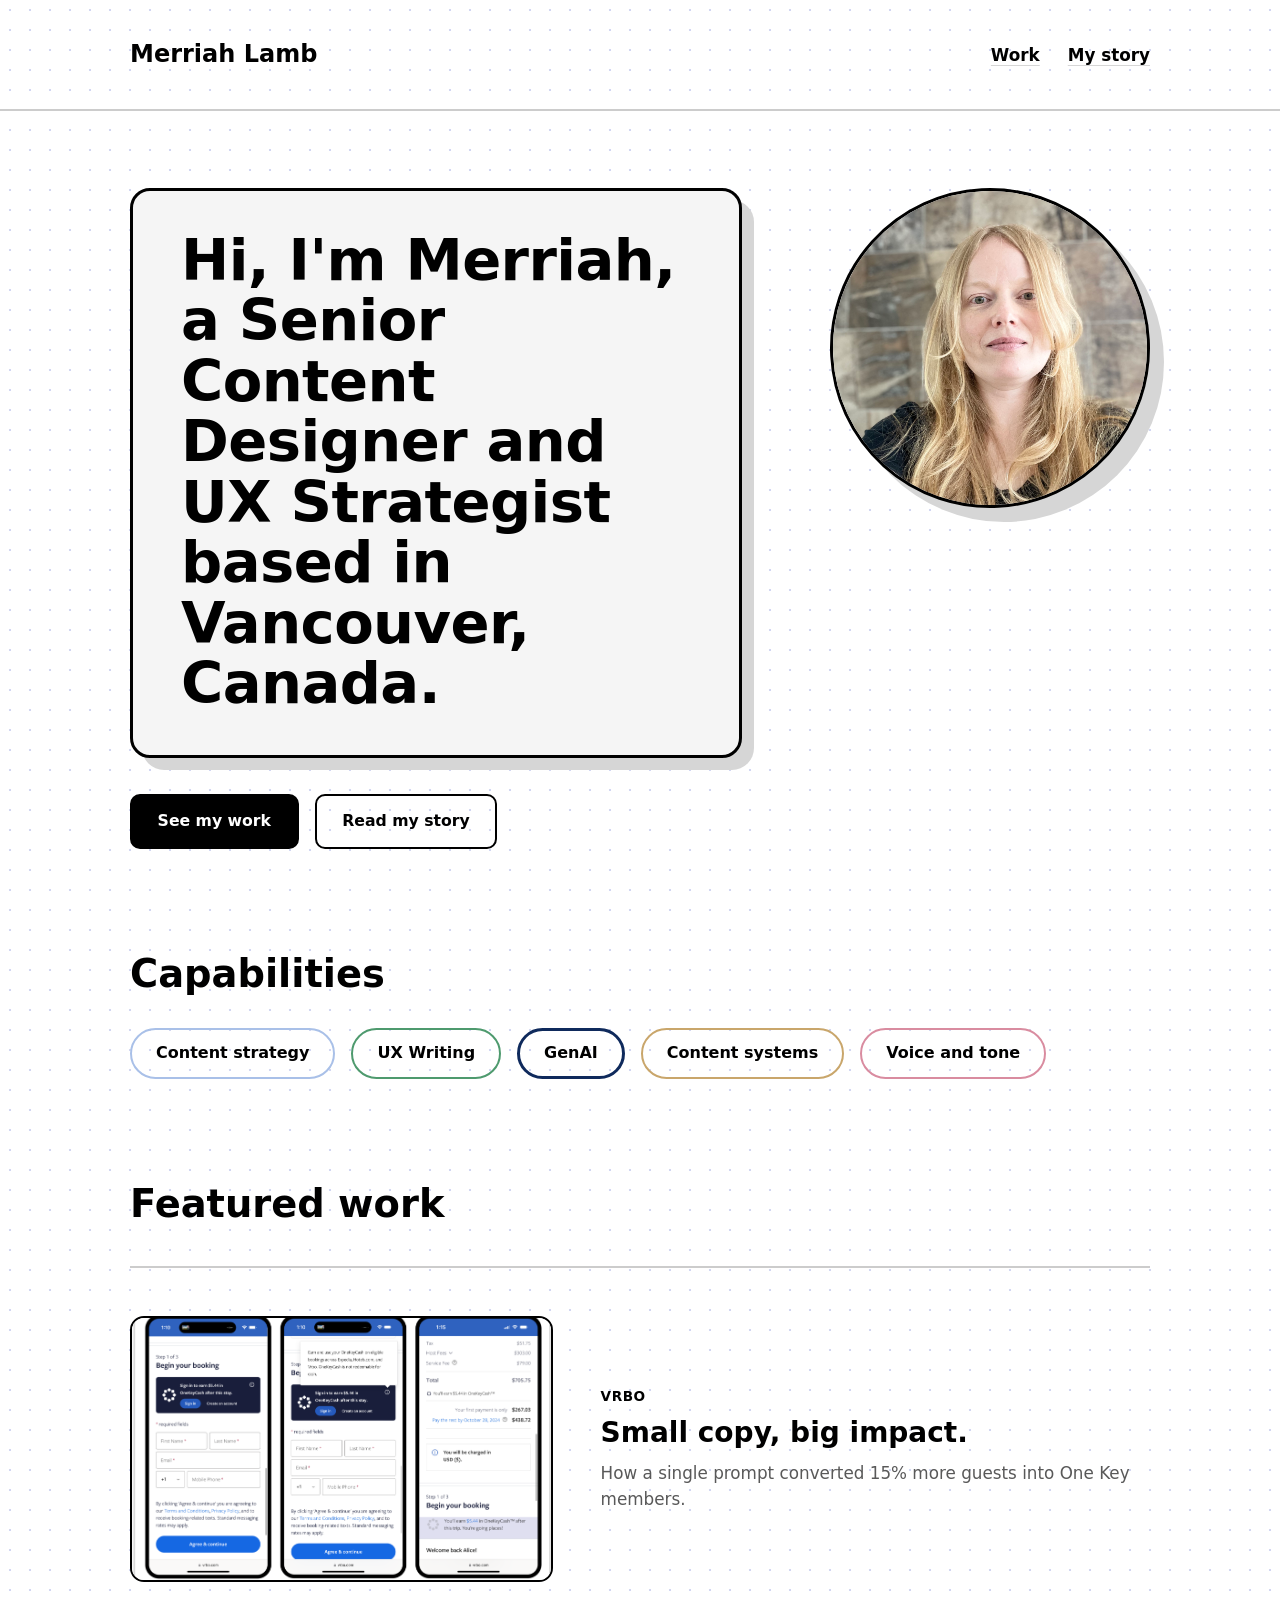
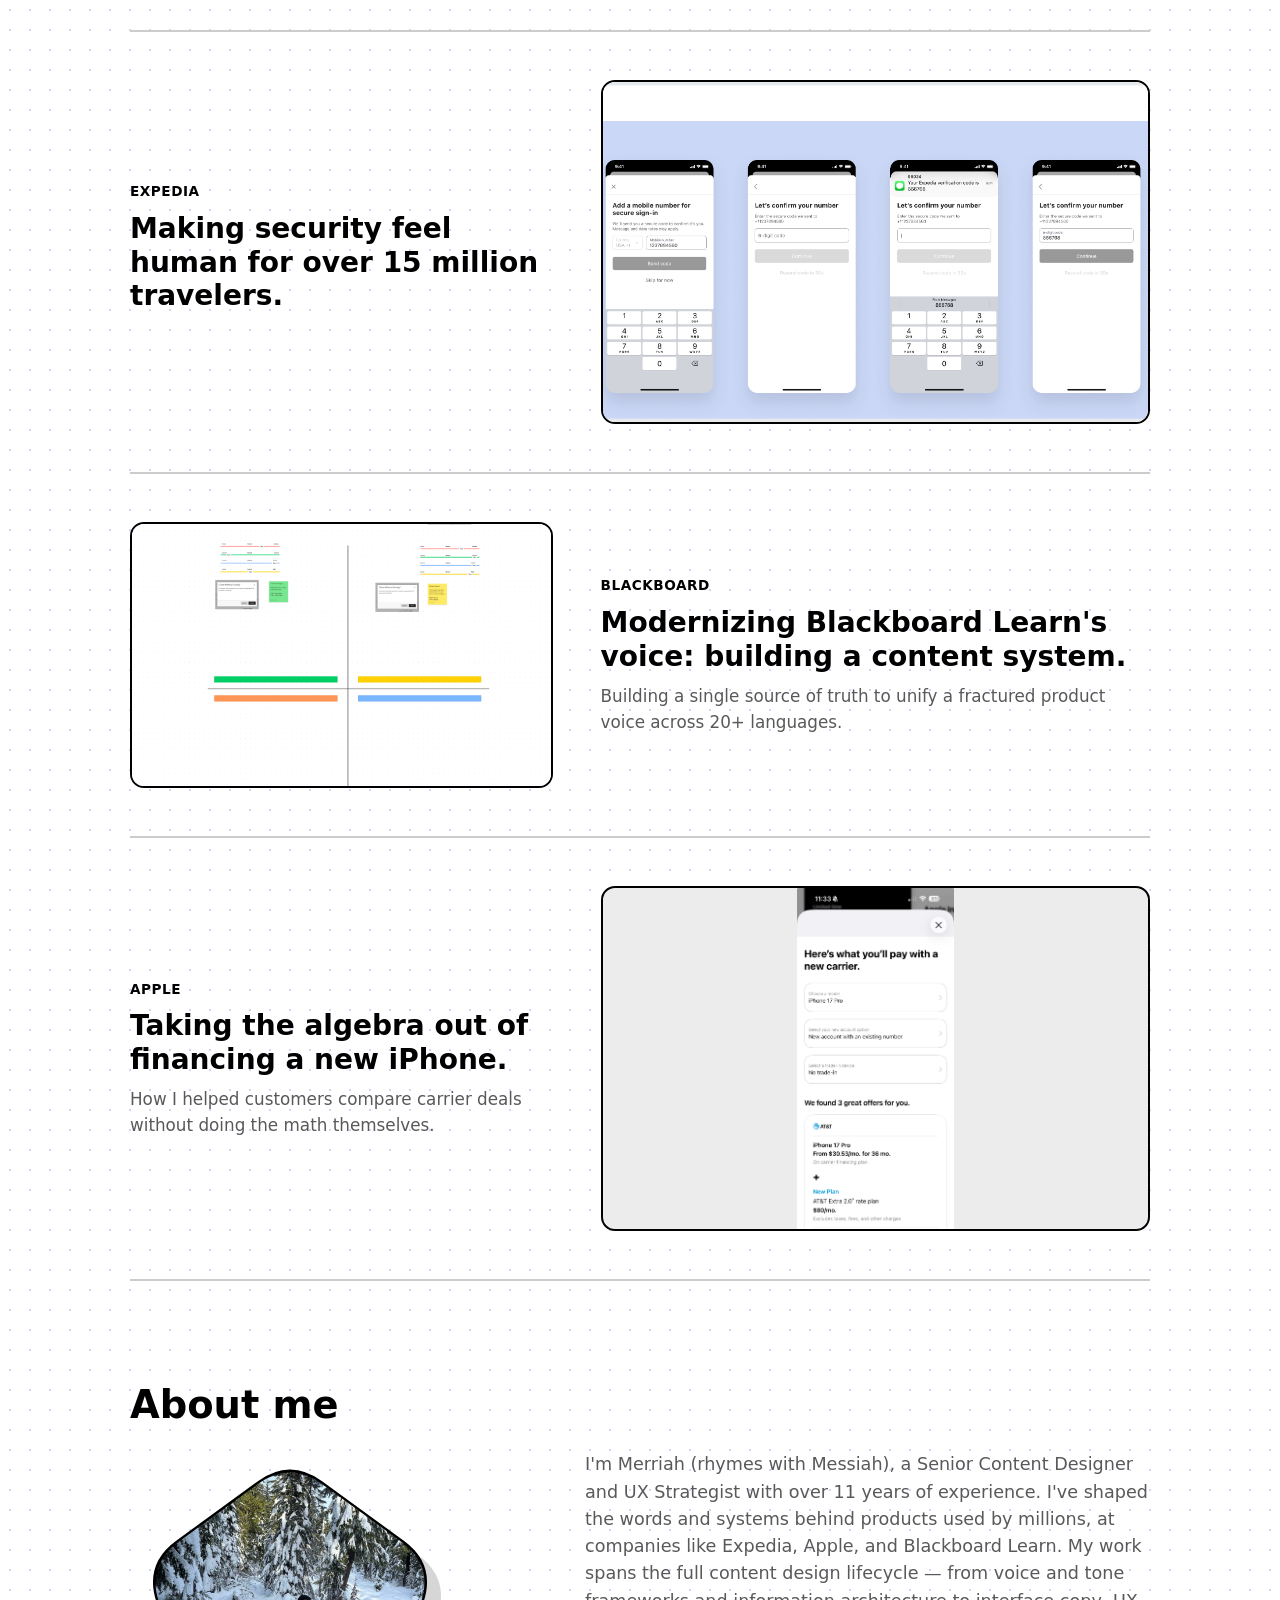
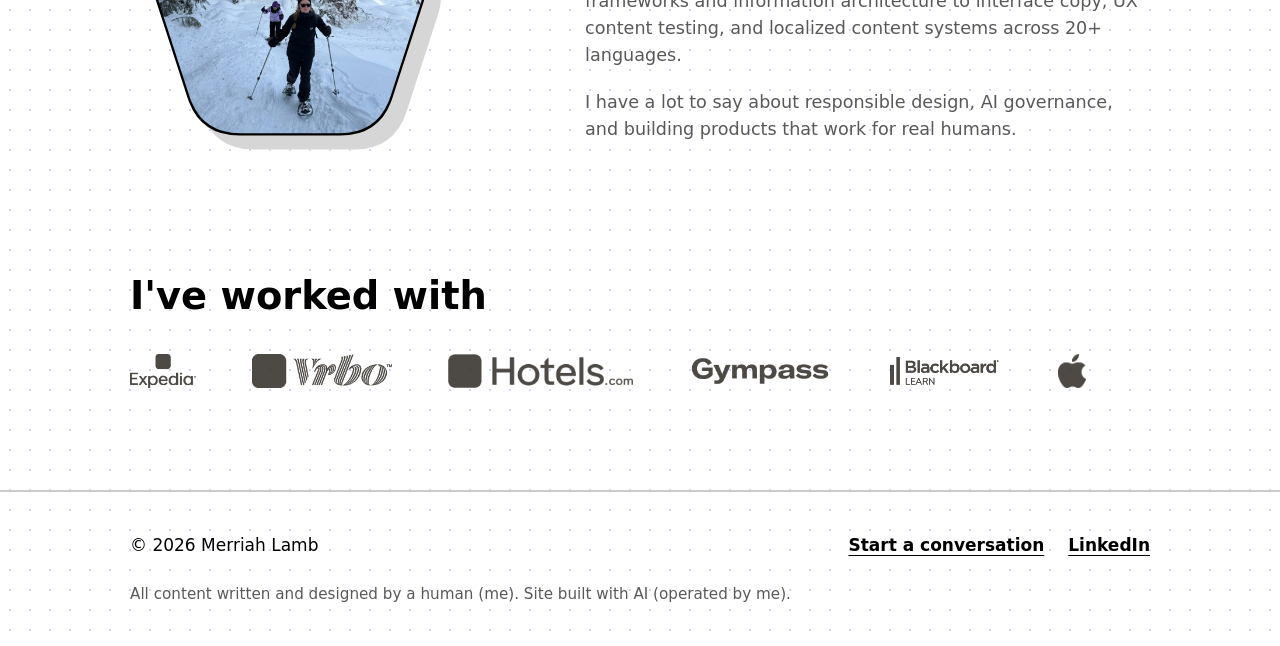
==== index.html @ beb72bcd "Remove Structured content and Accessibility pills Left as two lonely pills wrapped onto their own li" ====
<!doctype html>
<html lang="en">
<head>
  <meta charset="UTF-8" />
  <meta name="viewport" content="width=device-width, initial-scale=1.0" />
  <title>Merriah Lamb — Senior Content Designer &amp; UX Strategist</title>
  <link rel="preconnect" href="https://api.fontshare.com" />
  <link href="https://api.fontshare.com/v2/css?f[]=switzer@400,500,600,700,800&display=swap" rel="stylesheet" />
  <link rel="stylesheet" href="css/style.css" />
  <script data-goatcounter="https://merriah.goatcounter.com/count" async src="//gc.zgo.at/count.js"></script>
</head>
<body>

  <svg width="0" height="0" style="position: absolute" aria-hidden="true" focusable="false">
    <defs>
      <clipPath id="avatar-blob" clipPathUnits="objectBoundingBox">
        <path d="M0.6003,0.0930 L0.8557,0.2790 Q0.9560,0.3520 0.9177,0.4699 L0.8203,0.7701 Q0.7820,0.8880 0.6579,0.8880 L0.3421,0.8880 Q0.2180,0.8880 0.1797,0.7701 L0.0823,0.4699 Q0.0440,0.3520 0.1443,0.2790 L0.3997,0.0930 Q0.5000,0.0200 0.6003,0.0930 Z" />
      </clipPath>
    </defs>
  </svg>

  <header class="site-header">
    <div class="container">
      <a class="wordmark" href="#top">Merriah Lamb</a>
      <div class="header-links">
        <a href="#work">Work</a>
        <a href="backstory.html">My story</a>
      </div>
    </div>
  </header>

  <main id="top">

    <section class="hero">
      <div class="container">
        <div class="hero-text">
          <div class="hero-card-wrap">
            <div class="hero-card-offset" aria-hidden="true"></div>
            <div class="hero-card">
              <h1>Hi, I'm Merriah, a Senior Content Designer and UX Strategist based in Vancouver, Canada.</h1>
            </div>
          </div>
          <div class="hero-buttons">
            <a class="btn btn-primary" href="#work">See my work</a>
            <a class="btn btn-secondary" href="backstory.html">Read my story</a>
          </div>
        </div>
        <div class="hero-photo-wrap">
          <div class="hero-photo-block" aria-hidden="true"></div>
          <div class="hero-photo">
            <img src="Images/thumbnails/Merriah_hero_photo.jpeg" alt="Portrait of Merriah Lamb" />
          </div>
        </div>
      </div>
    </section>

    <section class="capabilities">
      <div class="container">
        <h2>Capabilities</h2>
        <div class="pill-row">
          <span class="pill pill-blue">Content strategy</span>
          <span class="pill pill-green">UX Writing</span>
          <span class="pill pill-navy">GenAI</span>
          <span class="pill pill-gold">Content systems</span>
          <span class="pill pill-rose">Voice and tone</span>
        </div>
      </div>
    </section>

    <section class="work" id="work">
      <div class="container">
        <h2>Featured work</h2>
        <div class="work-list">

          <a class="work-row" href="case-studies/vrbo-onekey-signin.html">
            <div class="work-thumb">
              <img src="Images/thumbnails/Vrbo_cko_3screens.png" alt="Three screens from the Vrbo checkout sign-in flow" />
            </div>
            <div class="work-copy">
              <div class="work-client">Vrbo</div>
              <h3 class="work-title">Small copy, big impact.</h3>
              <p class="work-subtitle">How a single prompt converted 15% more guests into One Key members.</p>
            </div>
          </a>

          <a class="work-row" href="case-studies/expedia-sms-security.html">
            <div class="work-thumb">
              <img src="Images/thumbnails/ExpediaSecurityFlow.png" alt="Expedia security flow screen" />
            </div>
            <div class="work-copy">
              <div class="work-client">Expedia</div>
              <h3 class="work-title">Making security feel human for over 15 million travelers.</h3>
            </div>
          </a>

          <a class="work-row" href="case-studies/blackboard-voice-system.html">
            <div class="work-thumb">
              <img src="Images/thumbnails/WritingActivityBBLearn%20copy.png" alt="Blackboard Learn team workshop writing exercise" />
            </div>
            <div class="work-copy">
              <div class="work-client">Blackboard</div>
              <h3 class="work-title">Modernizing Blackboard Learn's voice: building a content system.</h3>
              <p class="work-subtitle">Building a single source of truth to unify a fractured product voice across 20+ languages.</p>
            </div>
          </a>

          <a class="work-row" href="case-studies/apple-carrier-deals.html">
            <div class="work-thumb work-thumb-contain">
              <img src="Images/thumbnails/CarrierFinancing.png" alt="Carrier financing offer screen for Apple Carrier Deals" />
            </div>
            <div class="work-copy">
              <div class="work-client">Apple</div>
              <h3 class="work-title">Taking the algebra out of financing a new iPhone.</h3>
              <p class="work-subtitle">How I helped customers compare carrier deals without doing the math themselves.</p>
            </div>
          </a>

        </div>
      </div>
    </section>

    <section class="about" id="about">
      <div class="container">
        <h2>About me</h2>
        <div class="about-photo-wrap">
          <div class="about-photo-offset" aria-hidden="true"></div>
          <div class="about-photo-border" aria-hidden="true"></div>
          <div class="about-photo">
            <img src="Images/thumbnails/Merriah_about_photo.png" alt="Merriah snowshoeing on a forest trail" />
          </div>
        </div>
        <div class="about-copy">
          <p>I'm Merriah (rhymes with Messiah), a Senior Content Designer and UX Strategist with over 11 years of experience. I've shaped the words and systems behind products used by millions, at companies like Expedia, Apple, and Blackboard Learn. My work spans the full content design lifecycle — from voice and tone frameworks and information architecture to interface copy, UX content testing, and localized content systems across 20+ languages.</p>
          <p>I have a lot to say about responsible design, AI governance, and building products that work for real humans.</p>
        </div>
      </div>
    </section>

    <section class="brands">
      <div class="container">
        <h2>I've worked with</h2>
        <div class="brand-row">
          <img src="Images/Logos/mono/Expedia_logo.png" alt="Expedia" />
          <img src="Images/Logos/mono/Vrbo-Logo_Dark-Chiclet+Wordmark_RGB.png" alt="Vrbo" />
          <img src="Images/Logos/mono/Hotels.com-2023-2026-logo-512x94.png" alt="Hotels.com" />
          <img src="Images/Logos/mono/gympass-logo-vector.png" alt="Gympass" />
          <img src="Images/Logos/mono/images.png" alt="Blackboard Learn" />
          <img src="Images/Logos/mono/Apple_logo_PNG1.png" alt="Apple" />
        </div>
      </div>
    </section>

  </main>

  <footer class="site-footer">
    <div class="container">
      <span>© 2026 Merriah Lamb</span>
      <div class="footer-meta">
        <a href="mailto:merriahlamb@gmail.com">Start a conversation</a>
        <a href="https://www.linkedin.com/in/merriah/" target="_blank" rel="noopener">LinkedIn</a>
      </div>
      <p class="footer-tagline">All content written and designed by a human (me). Site built with AI (operated by me).</p>
    </div>
  </footer>

</body>
</html>
---- css/style.css ----
/* ---------------------------------------------------
   Merriah Lamb — Portfolio
   Design system: flat warm color blocks, ink borders,
   no shadows, no gradients, one rounded sans throughout.
--------------------------------------------------- */

:root {
  --bg: #ffffff;
  --ink: #000000;
  --ink-soft: #595959;      /* secondary/body text grey */
  --accent-a: #f5f5f5;      /* subtle off-white surface — hero card, pull-quote */
  --accent-a-offset: #d6d6d6; /* mid-light grey — decorative offset shapes & underlines */
  --accent-b: #ececec;      /* mid-grey panel fill — footer, image frames */
  --divider: #cccccc;       /* mid-grey hairline dividers (list rules, section separators) */
  --primary: #000000;       /* black — buttons, accent labels */
  --primary-hover: #333333; /* dark grey — hover/active state for buttons & links */
  --primary-ink: var(--bg);
  --border: var(--ink);
  --pill-blue: #a9c0e8;     /* capability pill outline colors — the one place colour stays */
  --pill-green: #4e9a6e;
  --pill-gold: #c9a66b;
  --pill-navy: #0f2a5c;
  --pill-rose: #d98ca0;
  --dot-color: rgba(140, 152, 224, 0.4); /* light periwinkle — quiet background texture */
  --max-width: 1100px;
  --gap-section: clamp(4rem, 8vw, 8.5rem);
}

* {
  box-sizing: border-box;
}

html {
  scroll-behavior: smooth;
}

body {
  margin: 0;
  background-color: var(--bg);
  background-image: radial-gradient(var(--dot-color) 1px, transparent 1px);
  background-size: 20px 20px;
  color: var(--ink);
  font-family: "Switzer", "Segoe UI", system-ui, sans-serif;
  font-size: 17px;
  line-height: 1.55;
  -webkit-font-smoothing: antialiased;
}

img,
video {
  max-width: 100%;
  display: block;
}

a {
  color: inherit;
}

.container {
  max-width: var(--max-width);
  margin-inline: auto;
  padding-inline: clamp(1.5rem, 4vw, 2.5rem);
}

/* Explicit heading hierarchy — one shared size/weight per level, sitewide */

h1, h2, h3 {
  font-family: "Switzer", "Segoe UI", system-ui, sans-serif;
  font-weight: 600;
  margin: 0;
}

h1 {
  font-size: clamp(2.5rem, 5.5vw, 4.25rem);
  line-height: 1.05;
  letter-spacing: -0.01em;
}

h2 {
  font-size: clamp(1.75rem, 3.2vw, 2.4rem);
  line-height: 1.15;
}

h3 {
  font-size: clamp(1.35rem, 2.2vw, 1.75rem);
  line-height: 1.2;
}

/* Visually matches h2 while keeping the h3 tag's semantic sub-heading level */
h3.heading-lg {
  font-size: clamp(1.75rem, 3.2vw, 2.4rem);
  line-height: 1.15;
}

p {
  margin: 0 0 1.1em;
}

p:last-child {
  margin-bottom: 0;
}

.eyebrow {
  display: inline-block;
  font-weight: 700;
  font-size: 0.85rem;
  letter-spacing: 0.04em;
  text-transform: uppercase;
  color: var(--primary);
  margin-bottom: 0.75rem;
}

/* ---------- Header ---------- */

.site-header {
  padding-block: 2.25rem;
  border-bottom: 2px solid var(--divider);
}

.site-header .container {
  display: flex;
  align-items: center;
  justify-content: space-between;
  gap: 1rem;
  flex-wrap: wrap;
}

.wordmark {
  font-weight: 800;
  font-size: 1.5rem;
  text-decoration: none;
}

.header-links {
  display: flex;
  gap: 1.75rem;
  font-weight: 600;
  font-size: 1.05rem;
}

.header-links a {
  text-decoration: underline;
  text-decoration-color: var(--accent-a-offset);
  text-underline-offset: 4px;
}

.header-links a:hover {
  color: var(--primary-hover);
}

.back-link {
  font-weight: 800;
  font-size: 1.5rem;
  text-decoration: none;
}

.back-link:hover {
  color: var(--primary-hover);
}

/* ---------- Hero ---------- */

.hero {
  padding-block: clamp(2.5rem, 6vw, 5rem) var(--gap-section);
}

.hero .container {
  display: grid;
  grid-template-columns: 1.6fr 0.9fr;
  align-items: start;
  gap: clamp(2rem, 5vw, 4rem);
}

.hero-card-wrap {
  position: relative;
}

.hero-card-offset {
  position: absolute;
  inset: 12px -12px -12px 12px;
  background: var(--accent-a-offset);
  border-radius: 22px;
}

.hero-card {
  position: relative;
  background: var(--accent-a);
  border: 3px solid var(--ink);
  border-radius: 20px;
  padding: clamp(1.5rem, 4vw, 2.5rem) clamp(1.75rem, 4vw, 3rem);
}

.hero-card h1 {
  font-size: clamp(2.1rem, 4.6vw, 3.6rem);
  max-width: 24ch;
}

.hero-buttons {
  display: flex;
  gap: 1rem;
  margin-top: 2.25rem;
  flex-wrap: wrap;
}

.btn {
  display: inline-block;
  padding: 0.85rem 1.6rem;
  border-radius: 10px;
  border: 2px solid var(--ink);
  font-weight: 700;
  font-size: 0.98rem;
  text-decoration: none;
  transition: transform 0.15s ease, background-color 0.15s ease, border-color 0.15s ease, color 0.15s ease;
}

.btn:hover {
  transform: translateY(-2px);
}

.btn-primary {
  background: var(--primary);
  border-color: var(--primary);
  color: var(--primary-ink);
}

.btn-primary:hover,
.btn-primary:active {
  background: var(--primary-hover);
  border-color: var(--primary-hover);
}

.btn-secondary {
  background: transparent;
  color: var(--ink);
}

.btn-secondary:hover,
.btn-secondary:active {
  color: var(--primary-hover);
  border-color: var(--primary-hover);
}

.hero-photo-wrap {
  position: relative;
  justify-self: end;
  width: min(100%, 320px);
}

.hero-photo-block {
  position: absolute;
  inset: 14px -14px -14px 14px;
  background: var(--accent-a-offset);
  border-radius: 50%;
}

.hero-photo {
  position: relative;
  width: 100%;
  aspect-ratio: 1 / 1;
  border-radius: 50%;
  overflow: hidden;
  border: 3px solid var(--ink);
  transform: rotate(-3deg);
  background: var(--accent-a);
}

.hero-photo img {
  width: 100%;
  height: 100%;
  object-fit: cover;
}

/* ---------- Capabilities ---------- */

.capabilities {
  padding-block-end: var(--gap-section);
}

.capabilities h2 {
  margin-bottom: 2rem;
}

.pill-row {
  display: flex;
  flex-wrap: wrap;
  gap: 1rem;
}

.pill {
  display: inline-flex;
  align-items: center;
  padding: 0.65rem 1.5rem;
  border-radius: 999px;
  border: 2px solid var(--ink);
  background: transparent;
  color: var(--ink);
  font-weight: 700;
  font-size: 1rem;
}

.pill-blue {
  border-color: var(--pill-blue);
}

.pill-green {
  border-color: var(--pill-green);
}

.pill-gold {
  border-color: var(--pill-gold);
}

.pill-navy {
  border-color: var(--pill-navy);
  border-width: 3px;
}

.pill-rose {
  border-color: var(--pill-rose);
}

/* ---------- Featured Work ---------- */

.work {
  padding-block-end: var(--gap-section);
}

.work h2 {
  margin-bottom: 2.5rem;
}

.work-list {
  border-top: 2px solid var(--divider);
}

.work-row {
  display: grid;
  grid-template-columns: 1fr 1.3fr;
  gap: clamp(1.5rem, 4vw, 3rem);
  align-items: center;
  padding-block: clamp(2rem, 4vw, 3rem);
  border-bottom: 2px solid var(--divider);
  text-decoration: none;
  color: inherit;
}

.work-row:nth-child(even) .work-thumb {
  order: 2;
}

.work-thumb {
  border: 2px solid var(--ink);
  border-radius: 14px;
  overflow: hidden;
  background: var(--accent-b);
}

.work-thumb img {
  width: 100%;
  aspect-ratio: 16 / 10;
  object-fit: cover;
}

/* For portrait screenshots that shouldn't be cropped — shows the full UI,
   letterboxed within the same frame size as the other thumbnails */
.work-thumb-contain img {
  object-fit: contain;
}

.work-client {
  font-weight: 700;
  font-size: 0.85rem;
  letter-spacing: 0.04em;
  text-transform: uppercase;
  color: var(--primary);
  margin-bottom: 0.6rem;
}

.work-title {
  margin-bottom: 0.6rem;
}

.work-subtitle {
  color: var(--ink-soft);
  font-size: 1.05rem;
  margin-bottom: 0;
}

a.work-row:hover .work-title {
  color: var(--primary-hover);
}

.work-row.is-upcoming {
  cursor: default;
}

.work-row.is-upcoming .work-thumb {
  opacity: 0.55;
}

.work-status {
  display: inline-block;
  margin-top: 1.25rem;
  font-weight: 700;
  font-size: 0.9rem;
  color: var(--ink-soft);
}

/* ---------- About ---------- */

.about {
  padding-block-end: var(--gap-section);
}

.about .container {
  display: grid;
  grid-template-columns: 0.9fr 1.3fr;
  grid-template-areas:
    "heading ."
    "photo   copy";
  column-gap: clamp(2rem, 5vw, 4rem);
  row-gap: 1.5rem;
}

.about h2 {
  grid-area: heading;
}

.about-copy {
  grid-area: copy;
}

.about p {
  font-size: 1.1rem;
  color: var(--ink-soft);
}

.about-photo-wrap {
  grid-area: photo;
  position: relative;
  width: min(100%, 320px);
  aspect-ratio: 1 / 1;
}

.about-photo-offset {
  position: absolute;
  inset: 14px -14px -14px 14px;
  background: var(--accent-a-offset);
  clip-path: url(#avatar-blob);
}

.about-photo-border {
  position: absolute;
  inset: 0;
  background: var(--ink);
  clip-path: url(#avatar-blob);
}

.about-photo {
  position: absolute;
  inset: 3px;
  clip-path: url(#avatar-blob);
}

.about-photo img {
  width: 100%;
  height: 100%;
  object-fit: cover;
}

/* ---------- Brands ---------- */

.brands {
  padding-block-end: var(--gap-section);
}

.brands h2 {
  margin-bottom: 2.25rem;
}

.brand-row {
  display: flex;
  flex-wrap: wrap;
  align-items: center;
  gap: clamp(2rem, 5vw, 3.5rem);
}

.brand-row img {
  height: 34px;
  width: auto;
  opacity: 0.8;
}

/* ---------- Footer ---------- */

.site-footer {
  border-top: 2px solid var(--divider);
  padding-block: 2.5rem;
}

.site-footer .container {
  display: flex;
  flex-wrap: wrap;
  justify-content: space-between;
  align-items: baseline;
  gap: 1rem 2rem;
}

.footer-meta {
  display: flex;
  flex-wrap: wrap;
  gap: 0.5rem 1.5rem;
  font-weight: 600;
}

.footer-meta a {
  text-decoration: underline;
  text-underline-offset: 4px;
}

.footer-tagline {
  width: 100%;
  color: var(--ink-soft);
  font-size: 0.95rem;
  margin-top: 0.5rem;
}

/* ---------- Backstory page ---------- */

.backstory-header {
  padding-block: clamp(2.5rem, 6vw, 4.5rem) var(--gap-section);
}

.backstory-header .container {
  display: flex;
  justify-content: center;
}

.backstory-photo {
  margin-inline: auto;
}

.backstory-photo .about-photo img {
  object-position: center 30%;
}

/* ---------- Case study page ---------- */

.case-hero {
  padding-block: clamp(3rem, 7vw, 6rem) var(--gap-section);
}

.case-hero-back {
  display: inline-block;
  margin-bottom: 2.5rem;
  font-weight: 600;
  font-size: 0.9rem;
  color: var(--ink-soft);
  text-decoration: none;
}

.case-hero-back:hover {
  color: var(--primary-hover);
}

.case-hero-grid {
  display: grid;
  grid-template-columns: 1fr;
}

.case-eyebrow {
  display: flex;
  flex-wrap: wrap;
  gap: 0.5rem 1.5rem;
  font-weight: 600;
  font-size: 1rem;
  color: var(--ink-soft);
}

.case-title {
  max-width: 20ch;
  margin-top: 0.4rem;
}

.case-subtitle {
  font-size: 1.2rem;
  color: var(--ink-soft);
  max-width: 60ch;
  margin-top: 0.6rem;
}

.case-hero .pill-row {
  margin-top: 1.75rem;
}

.case-hero .pill {
  padding: 0.45rem 1.1rem;
  font-size: 0.85rem;
}

/* ---------- Password gate ---------- */

.password-gate {
  padding-block: clamp(4rem, 12vw, 9rem);
}

.password-gate-box {
  max-width: 420px;
  margin-inline: auto;
  text-align: center;
}

.password-gate-box h1 {
  font-size: clamp(1.75rem, 4vw, 2.25rem);
}

.password-gate-box p {
  color: var(--ink-soft);
  margin-top: 0.75rem;
}

.password-gate-form {
  display: flex;
  flex-wrap: wrap;
  justify-content: center;
  gap: 0.75rem;
  margin-top: 1.75rem;
}

.password-gate-form input {
  flex: 1 1 220px;
  padding: 0.85rem 1.1rem;
  border: 2px solid var(--ink);
  border-radius: 10px;
  font-family: inherit;
  font-size: 1rem;
  background: var(--bg);
  color: var(--ink);
}

.password-gate-form input:focus {
  outline: 2px solid var(--primary);
  outline-offset: 2px;
}

.password-gate-error {
  margin-top: 1rem;
  color: var(--pill-rose);
  font-weight: 600;
}

.snapshot {
  padding-block-end: var(--gap-section);
}

.snapshot .container {
  display: grid;
  grid-template-columns: 0.9fr 1.1fr;
  gap: clamp(2rem, 5vw, 3.5rem);
  align-items: start;
}

/* Reusable field-list (label/value pairs with hairline dividers) —
   used inside .snapshot's two-column grid, and standalone in .case-body */

.field-list {
  border-top: 2px solid var(--divider);
  margin: 0;
}

.field-list > div {
  padding-block: 1.25rem;
  border-bottom: 2px solid var(--divider);
}

.field-list dt {
  font-weight: 700;
  font-size: 0.85rem;
  letter-spacing: 0.04em;
  text-transform: uppercase;
  color: var(--primary);
  margin-bottom: 0.4rem;
}

.field-list dd {
  margin: 0;
  color: var(--ink-soft);
}

.field-list dd ul {
  margin: 0;
  padding-left: 1.1rem;
}

.field-list dd li + li {
  margin-top: 0.4rem;
}

.snapshot-image {
  border: 2px solid var(--ink);
  border-radius: 14px;
  overflow: hidden;
  background: var(--accent-b);
}

.case-body {
  padding-block-end: var(--gap-section);
}

.case-body .container {
  max-width: 72ch;
}

.case-body h1 {
  margin-bottom: 2.5rem;
}

.case-body h2 {
  margin-top: var(--gap-section);
  margin-bottom: 1.25rem;
}

.case-body h2:first-of-type {
  margin-top: 0;
}

.case-body h3 {
  margin-top: 2.5rem;
  margin-bottom: 1rem;
}

.case-body p {
  font-size: 1.08rem;
  color: var(--ink-soft);
}

.case-body ul {
  margin: 0 0 1.1em;
  padding-left: 1.25rem;
  font-size: 1.08rem;
  color: var(--ink-soft);
}

.case-body li + li {
  margin-top: 0.5rem;
}

.case-label {
  display: block;
  font-weight: 700;
  color: var(--ink);
  margin-bottom: 0.75rem;
}

.case-image {
  margin-block: 2.25rem;
  border: 2px solid var(--ink);
  border-radius: 14px;
  overflow: hidden;
  background: var(--accent-b);
}

/* For tall/portrait screenshots (single phone screens) — caps height so they
   read at the same visual size as the wide multi-screen shots elsewhere */
.case-image-portrait {
  display: flex;
  justify-content: center;
  height: 420px;
}

.case-image-portrait img,
.case-image-portrait video {
  width: auto;
  height: 100%;
  max-width: 100%;
  object-fit: contain;
}

.case-image-sm {
  width: 80%;
  margin-inline: auto;
}

.pull-quote {
  border: 2px solid var(--ink);
  background: var(--accent-a);
  border-radius: 14px;
  padding: clamp(1.5rem, 3vw, 2.25rem);
  margin-block: 2.25rem;
  font-size: 1.2rem;
  font-weight: 700;
  line-height: 1.4;
}

.pull-quote::before {
  content: "\201C";
}

.pull-quote::after {
  content: "\201D";
}

/* ---------- Case study prev/next pagination ---------- */

.case-pagination {
  padding-block: 2.5rem;
}

.case-pagination .container {
  display: flex;
  justify-content: space-between;
  align-items: flex-start;
  gap: 1.5rem 2rem;
  flex-wrap: wrap;
}

.case-pagination-link {
  display: flex;
  flex-direction: column;
  gap: 0.6rem;
  max-width: 28ch;
  text-decoration: none;
  color: inherit;
}

.case-pagination-next {
  margin-left: auto;
  align-items: flex-end;
  text-align: right;
}

.case-pagination-arrow {
  font-size: 1.3rem;
  line-height: 1;
  color: var(--ink-soft);
}

.case-pagination-title {
  font-size: 1.15rem;
  font-weight: 700;
  text-decoration: underline;
  text-decoration-color: var(--accent-a-offset);
  text-underline-offset: 4px;
}

.case-pagination-link:hover .case-pagination-title {
  color: var(--primary-hover);
}

.case-pagination-meta {
  font-size: 0.95rem;
  color: var(--ink-soft);
}

/* ---------- Responsive ---------- */

@media (max-width: 780px) {
  .hero .container {
    grid-template-columns: 1fr;
    grid-template-areas:
      "photo"
      "text";
  }

  .hero-photo-wrap {
    grid-area: photo;
    justify-self: start;
    width: 200px;
    margin-bottom: 0.5rem;
  }

  .hero-text {
    grid-area: text;
  }

  .work-row {
    grid-template-columns: 1fr;
  }

  .work-row:nth-child(even) .work-thumb {
    order: initial;
  }

  .about .container {
    grid-template-columns: 1fr;
    grid-template-areas:
      "heading"
      "photo"
      "copy";
  }

  .about-photo-wrap {
    justify-self: start;
    width: 200px;
  }

  .snapshot .container {
    grid-template-columns: 1fr;
  }

  .snapshot-image {
    order: -1;
  }
}
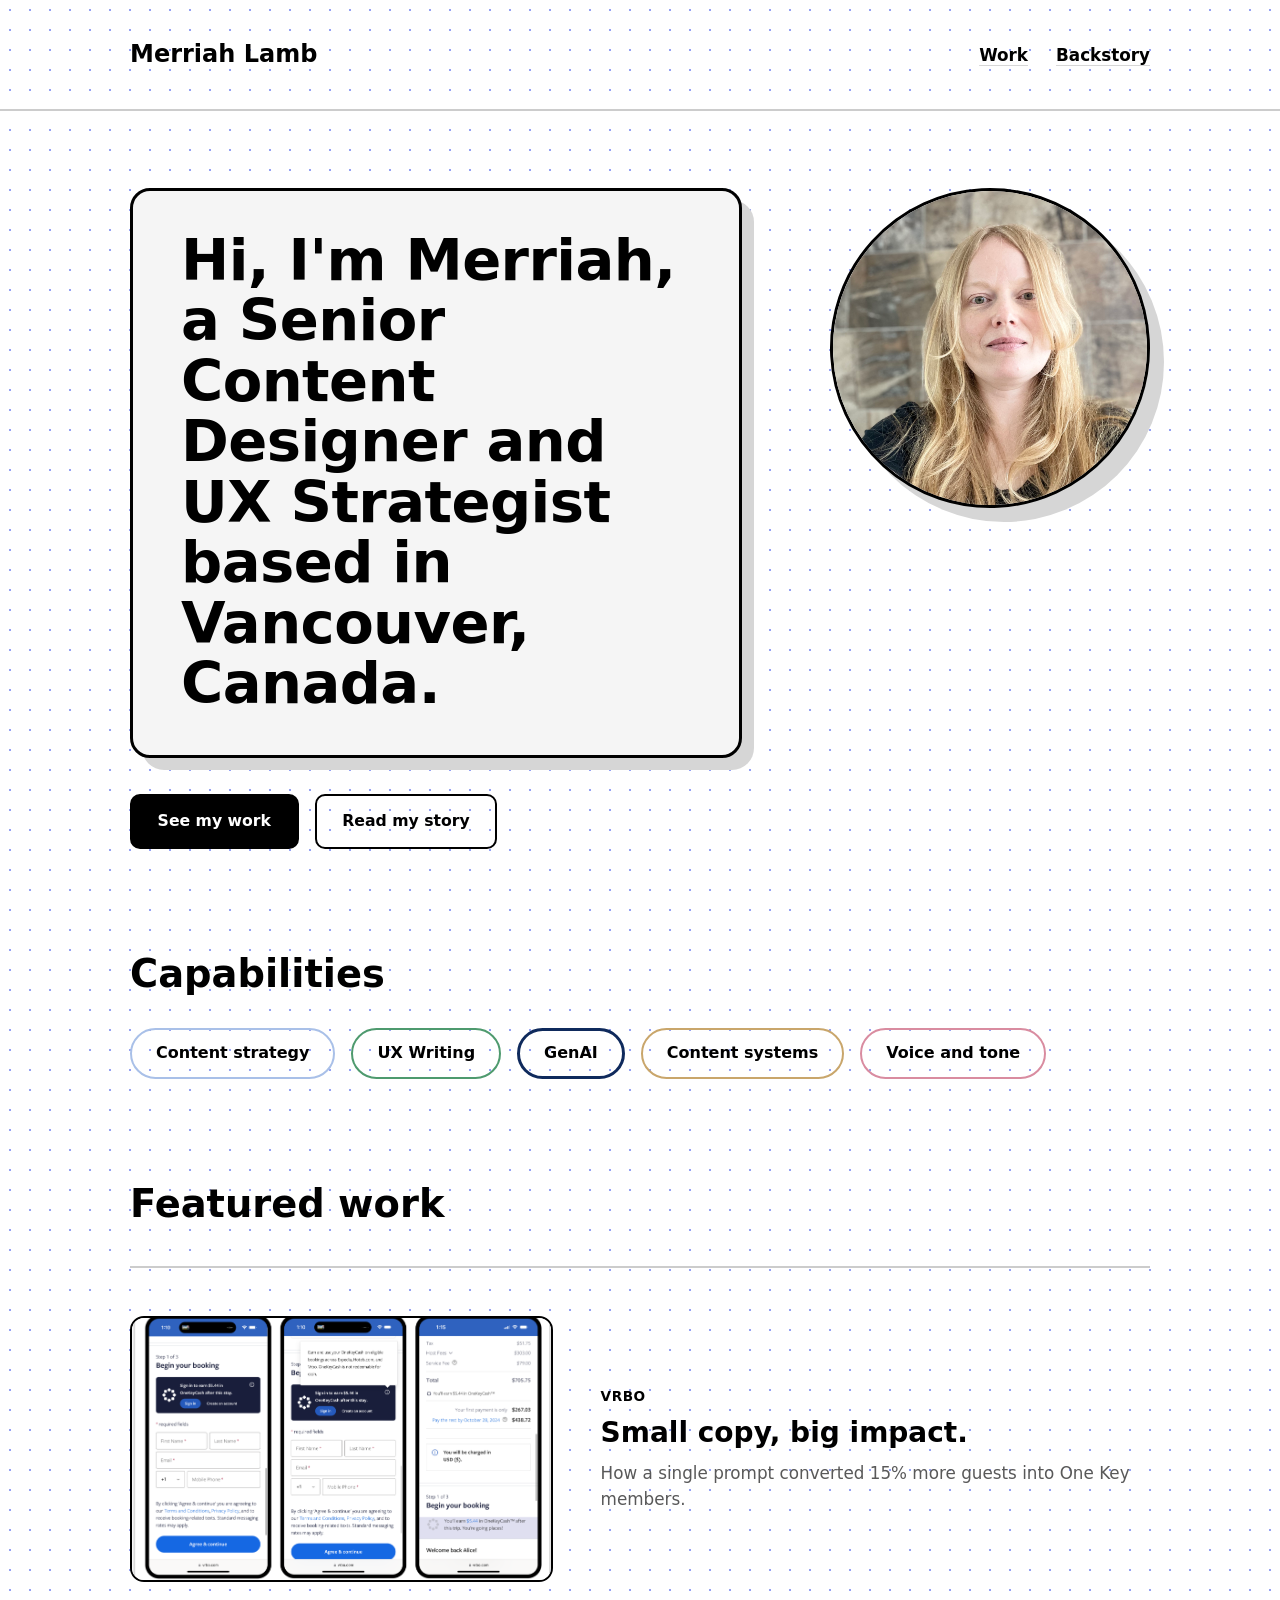
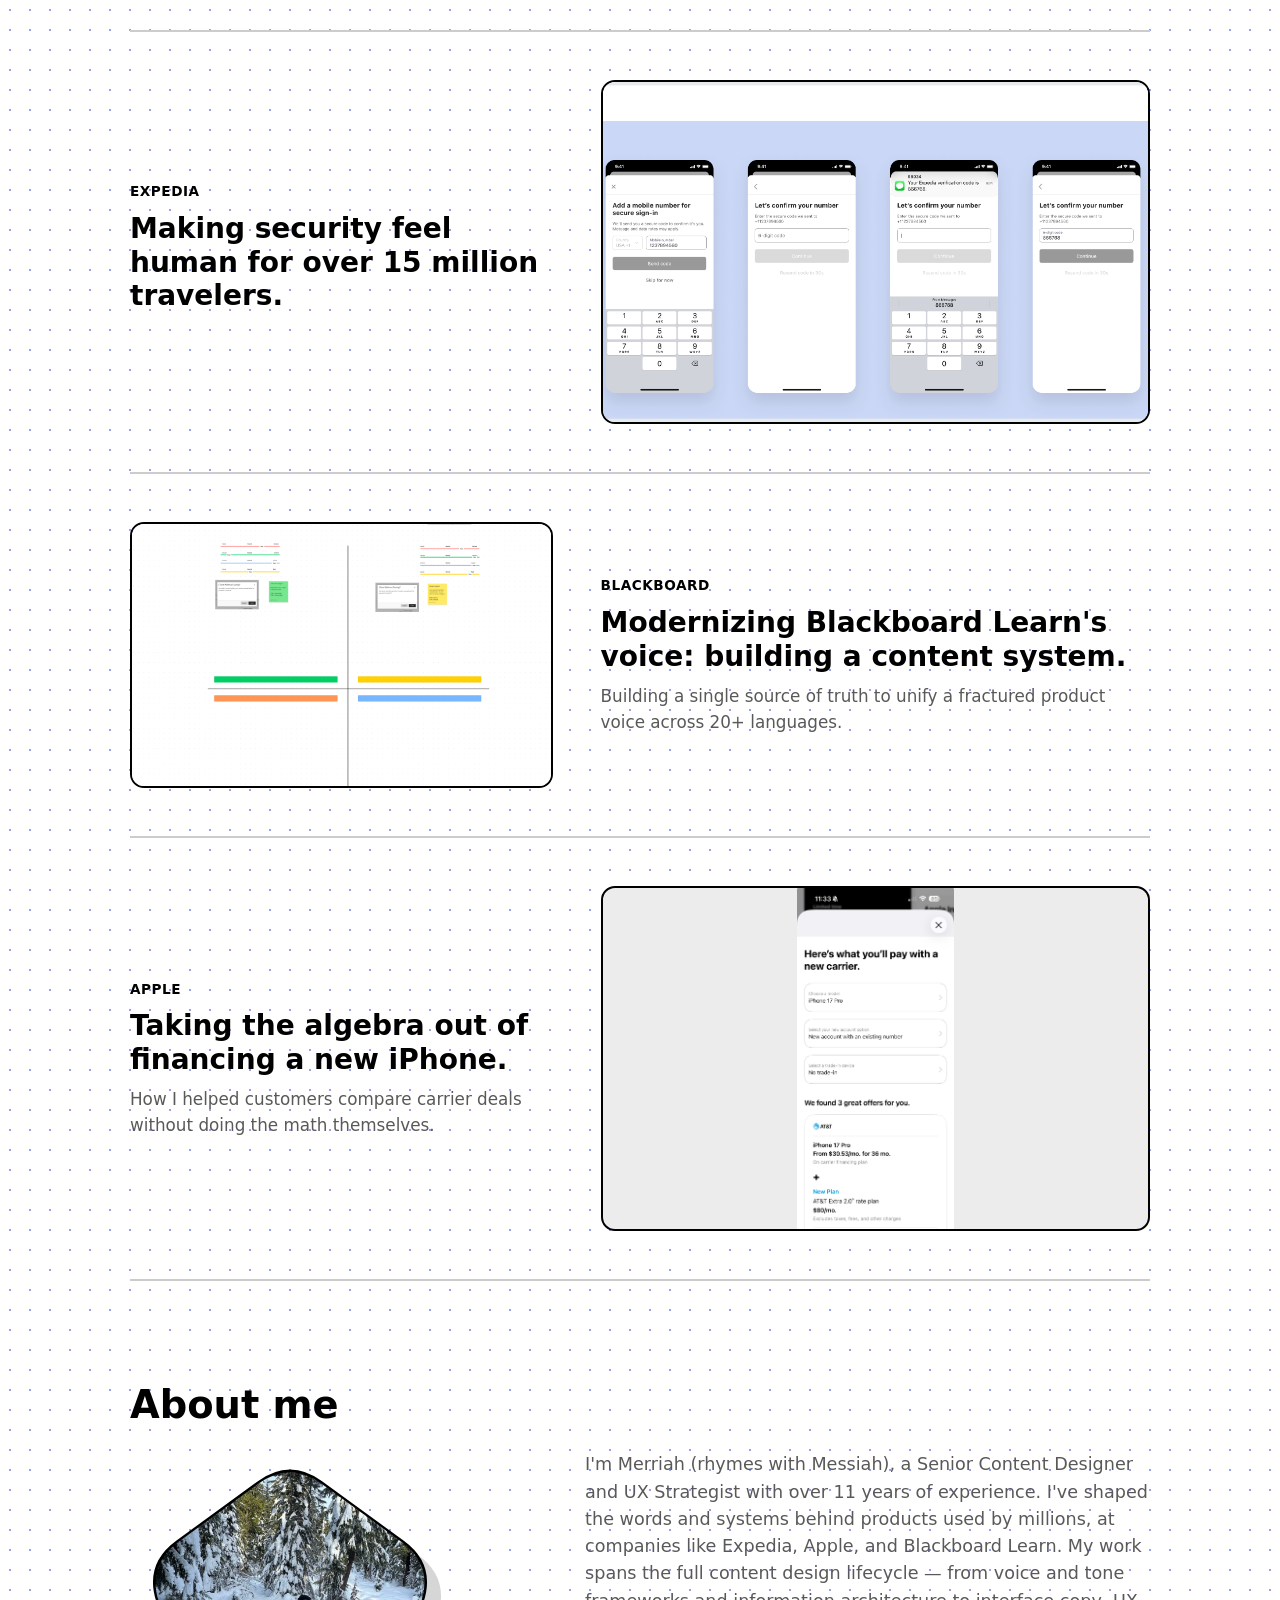
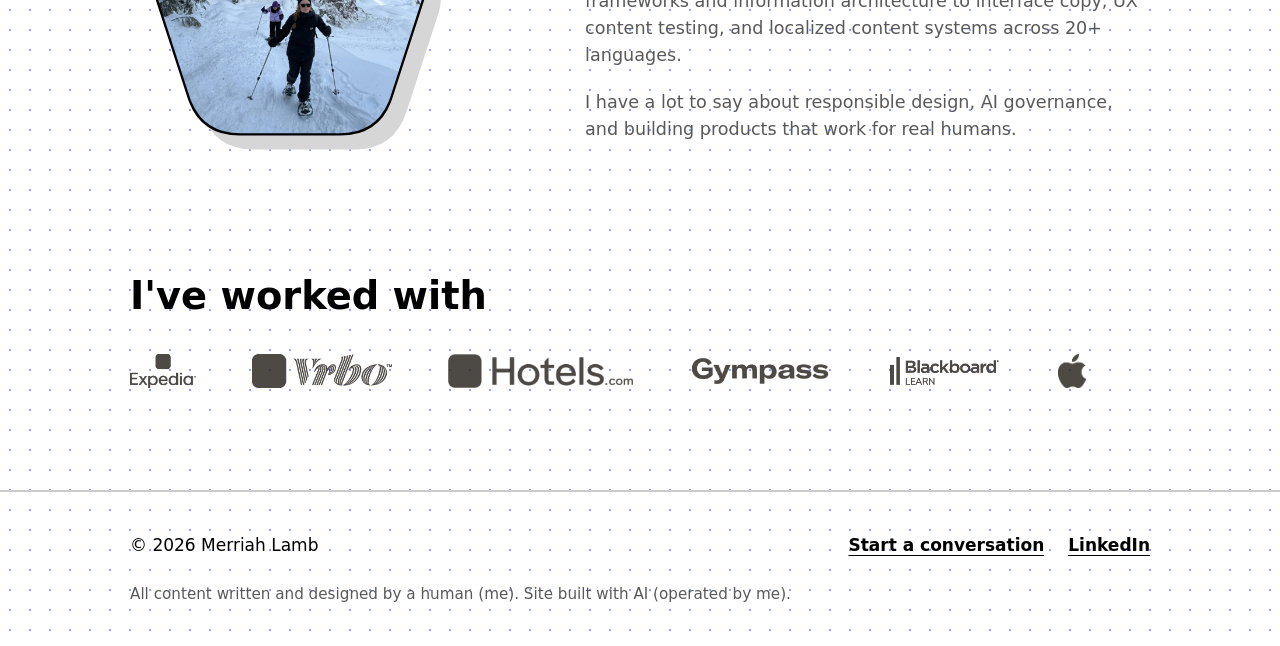
==== commit 40c8a9ba: "Add periwinkle favicon, stronger dots, rename nav to Backstory Adds a periwinkle circle favicon (SVG" ====
--- a/index.html
+++ b/index.html
@@ -7,6 +7,8 @@
   <link rel="preconnect" href="https://api.fontshare.com" />
   <link href="https://api.fontshare.com/v2/css?f[]=switzer@400,500,600,700,800&display=swap" rel="stylesheet" />
   <link rel="stylesheet" href="css/style.css" />
+  <link rel="icon" type="image/svg+xml" href="favicon.svg" />
+  <link rel="icon" type="image/png" sizes="64x64" href="favicon.png" />
   <script data-goatcounter="https://merriah.goatcounter.com/count" async src="//gc.zgo.at/count.js"></script>
 </head>
 <body>
@@ -24,7 +26,7 @@
       <a class="wordmark" href="#top">Merriah Lamb</a>
       <div class="header-links">
         <a href="#work">Work</a>
-        <a href="backstory.html">My story</a>
+        <a href="backstory.html">Backstory</a>
       </div>
     </div>
   </header>
--- a/css/style.css
+++ b/css/style.css
@@ -21,7 +21,7 @@
   --pill-gold: #c9a66b;
   --pill-navy: #0f2a5c;
   --pill-rose: #d98ca0;
-  --dot-color: rgba(140, 152, 224, 0.4); /* light periwinkle — quiet background texture */
+  --dot-color: rgba(102, 120, 240, 0.7); /* saturated periwinkle — background texture */
   --max-width: 1100px;
   --gap-section: clamp(4rem, 8vw, 8.5rem);
 }
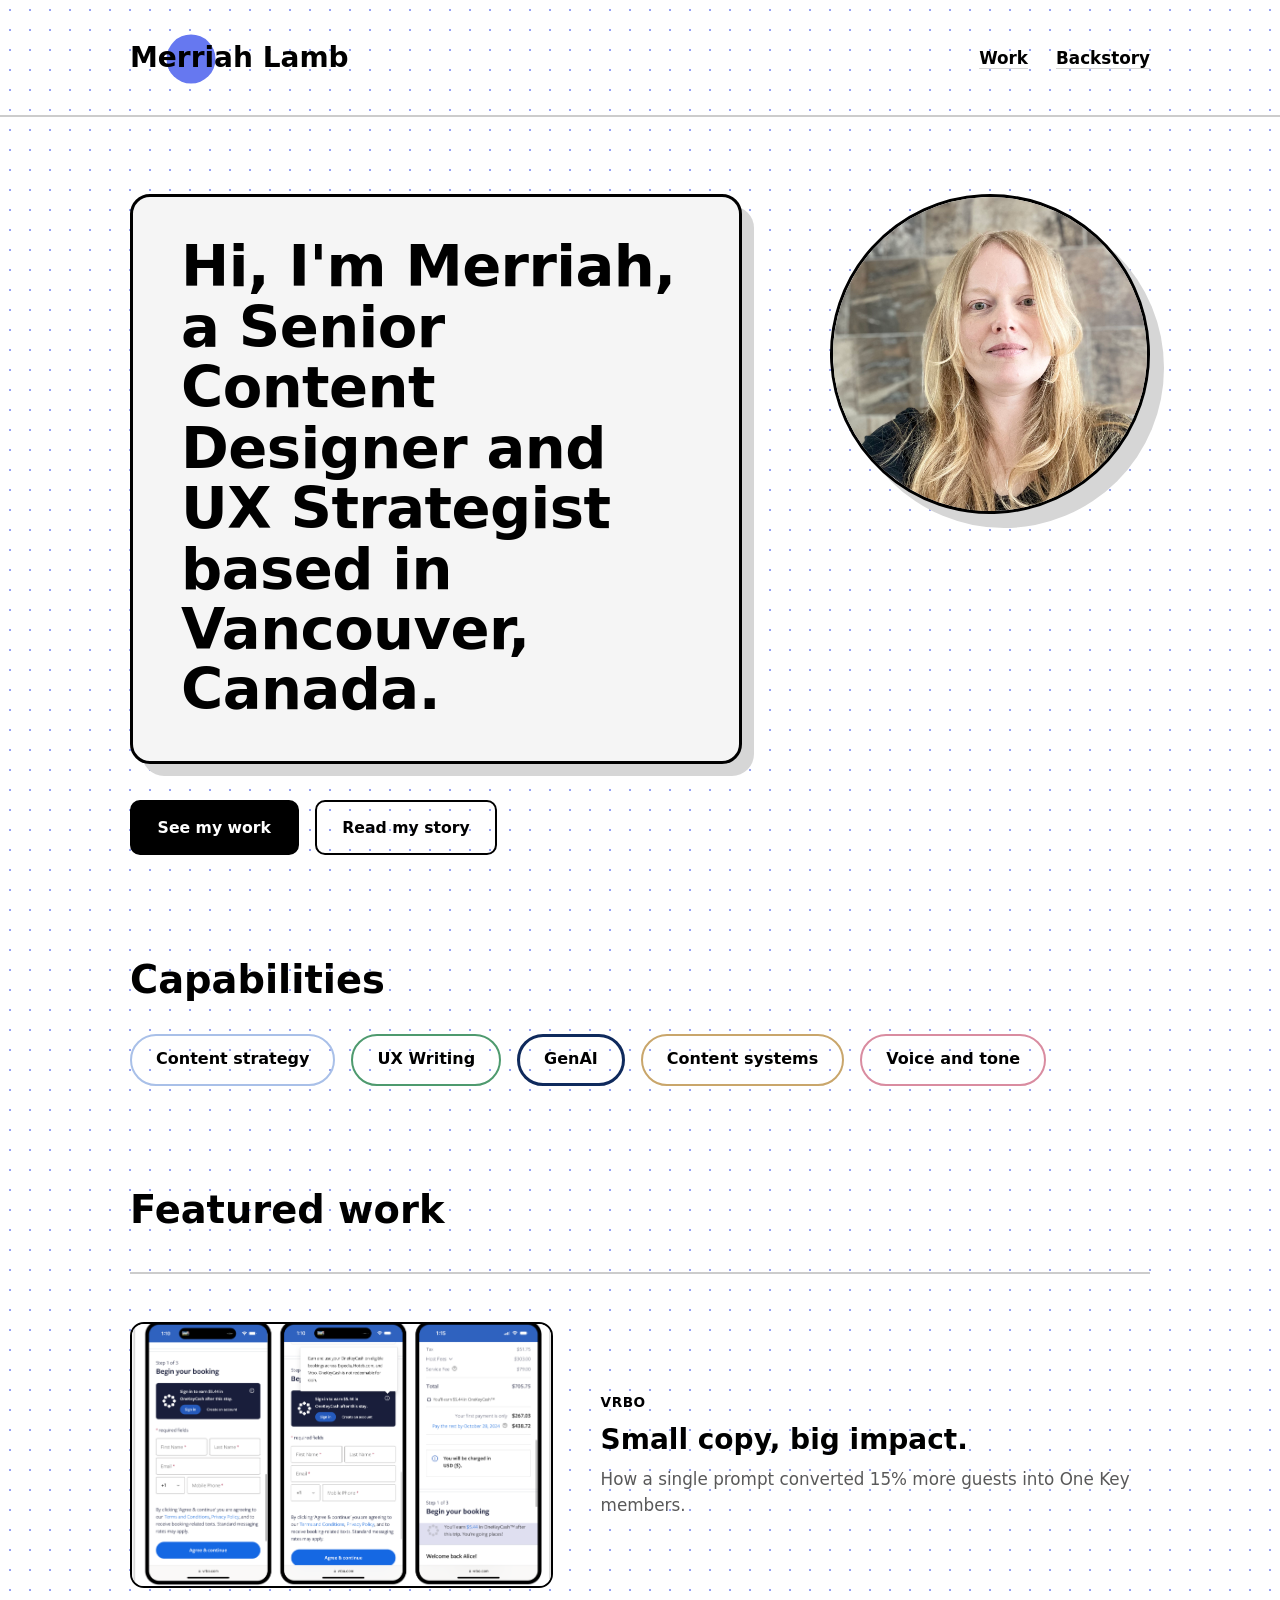
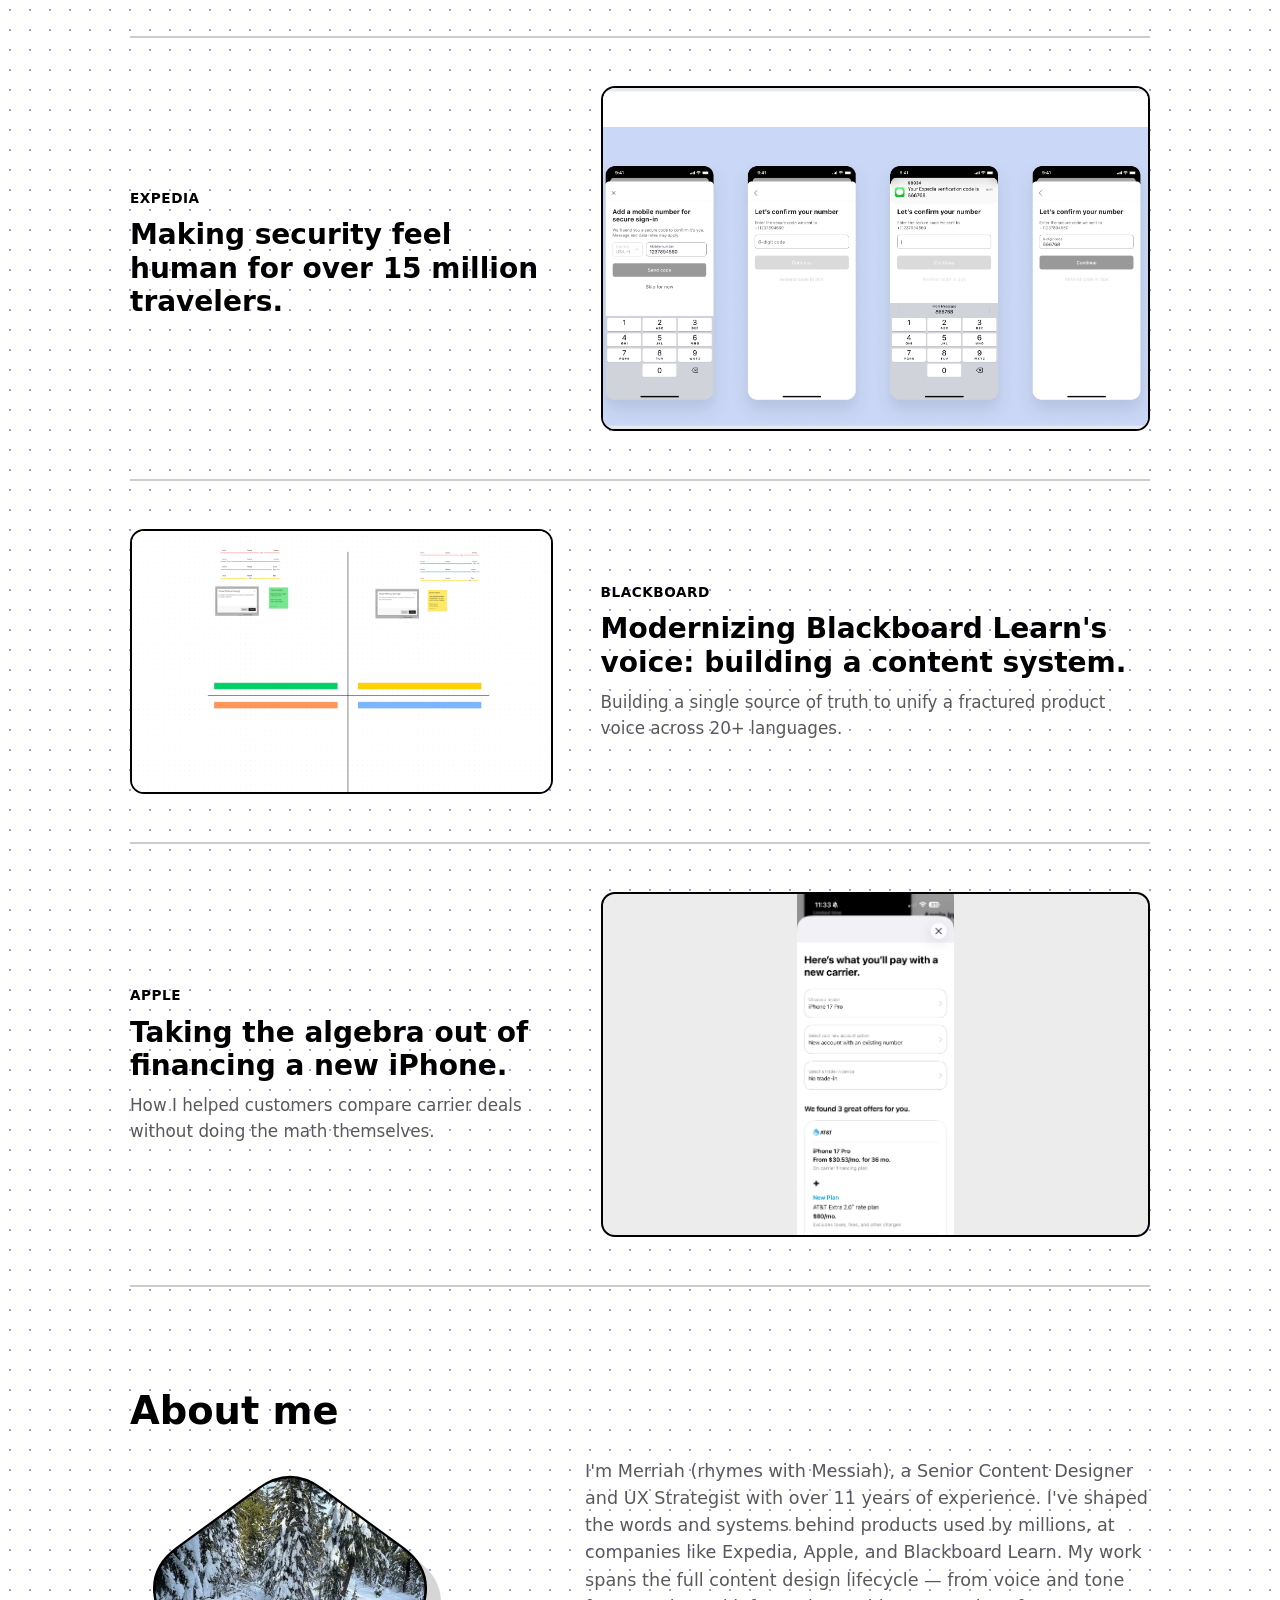
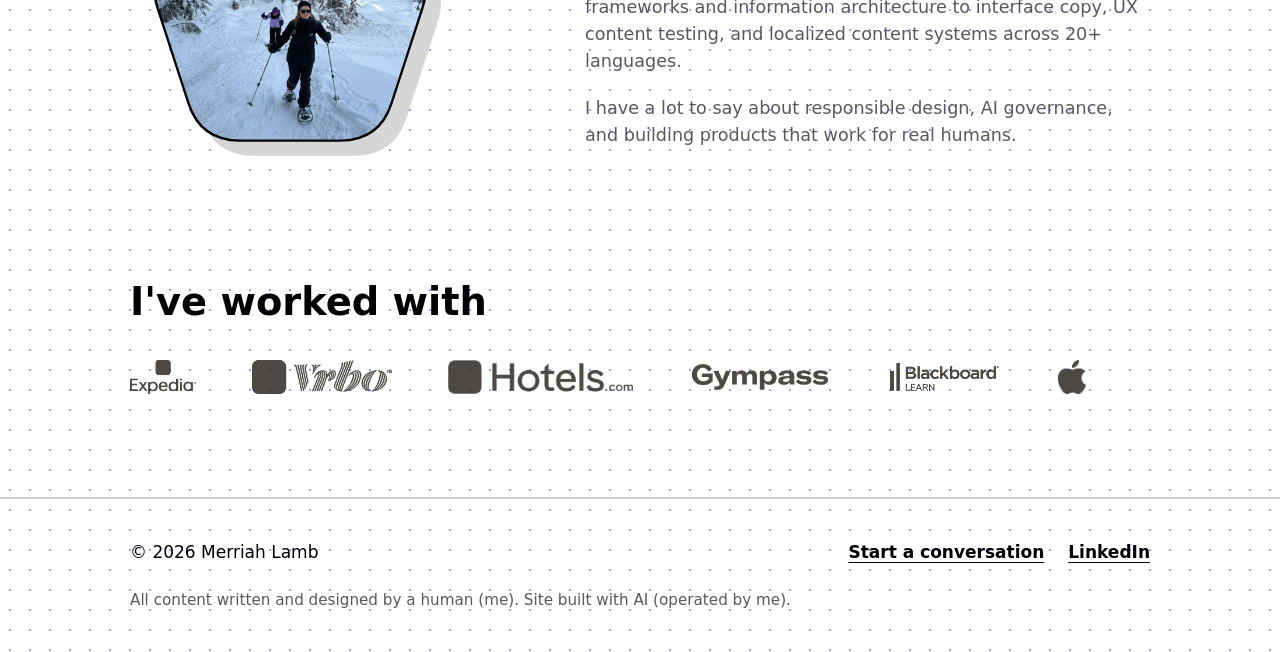
==== commit 3aa7f5c3: "Add name dot, larger wordmark, and periwinkle dot cursor Puts a periwinkle circle behind the first n" ====
--- a/index.html
+++ b/index.html
@@ -23,7 +23,7 @@
 
   <header class="site-header">
     <div class="container">
-      <a class="wordmark" href="#top">Merriah Lamb</a>
+      <a class="wordmark" href="#top"><span class="wordmark-first">Merriah</span> Lamb</a>
       <div class="header-links">
         <a href="#work">Work</a>
         <a href="backstory.html">Backstory</a>
--- a/css/style.css
+++ b/css/style.css
@@ -21,7 +21,9 @@
   --pill-gold: #c9a66b;
   --pill-navy: #0f2a5c;
   --pill-rose: #d98ca0;
+  --periwinkle: #6678f0;    /* solid periwinkle — favicon, name dot */
   --dot-color: rgba(102, 120, 240, 0.7); /* saturated periwinkle — background texture */
+  --cursor-dot: url("data:image/svg+xml,%3Csvg xmlns='http://www.w3.org/2000/svg' width='24' height='24' viewBox='0 0 24 24'%3E%3Ccircle cx='12' cy='12' r='10' fill='%236678f0' stroke='white' stroke-width='2'/%3E%3C/svg%3E") 12 12, auto; /* periwinkle dot cursor */
   --max-width: 1100px;
   --gap-section: clamp(4rem, 8vw, 8.5rem);
 }
@@ -32,6 +34,14 @@
 
 html {
   scroll-behavior: smooth;
+  cursor: var(--cursor-dot);
+}
+
+a,
+button,
+summary,
+[role="button"] {
+  cursor: var(--cursor-dot);
 }
 
 body {
@@ -127,8 +137,26 @@
 
 .wordmark {
   font-weight: 800;
-  font-size: 1.5rem;
+  font-size: 1.75rem;
   text-decoration: none;
+}
+
+.wordmark-first {
+  position: relative;
+  isolation: isolate;
+}
+
+.wordmark-first::before {
+  content: "";
+  position: absolute;
+  z-index: -1;
+  left: 50%;
+  top: 56%;
+  width: 1.75em;
+  height: 1.75em;
+  transform: translate(-50%, -50%);
+  border-radius: 50%;
+  background: var(--periwinkle);
 }
 
 .header-links {
@@ -150,7 +178,7 @@
 
 .back-link {
   font-weight: 800;
-  font-size: 1.5rem;
+  font-size: 1.75rem;
   text-decoration: none;
 }
 
@@ -391,7 +419,7 @@
 }
 
 .work-row.is-upcoming {
-  cursor: default;
+  cursor: var(--cursor-dot);
 }
 
 .work-row.is-upcoming .work-thumb {
@@ -854,6 +882,17 @@
 
 /* ---------- Responsive ---------- */
 
+@media (max-width: 480px) {
+  .wordmark,
+  .back-link {
+    font-size: 1.5rem;
+  }
+
+  .header-links {
+    gap: 1.25rem;
+  }
+}
+
 @media (max-width: 780px) {
   .hero .container {
     grid-template-columns: 1fr;
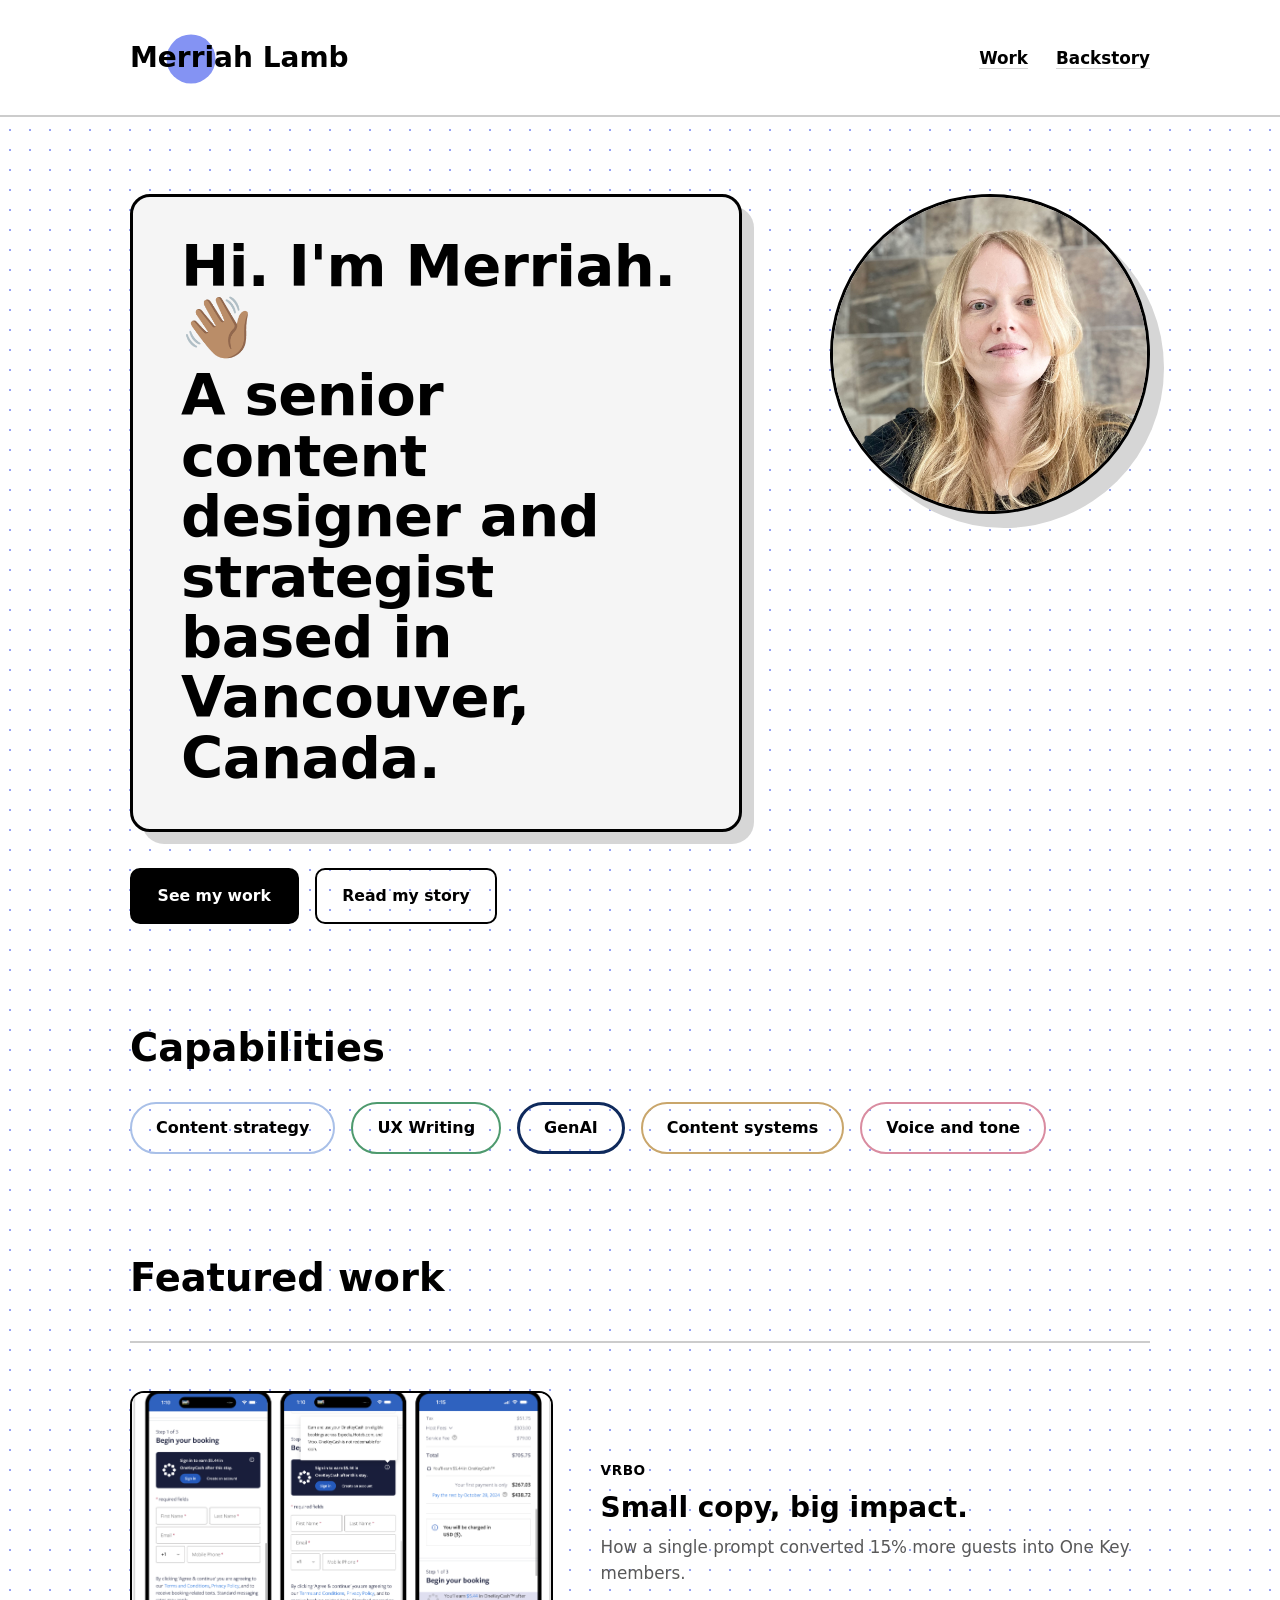
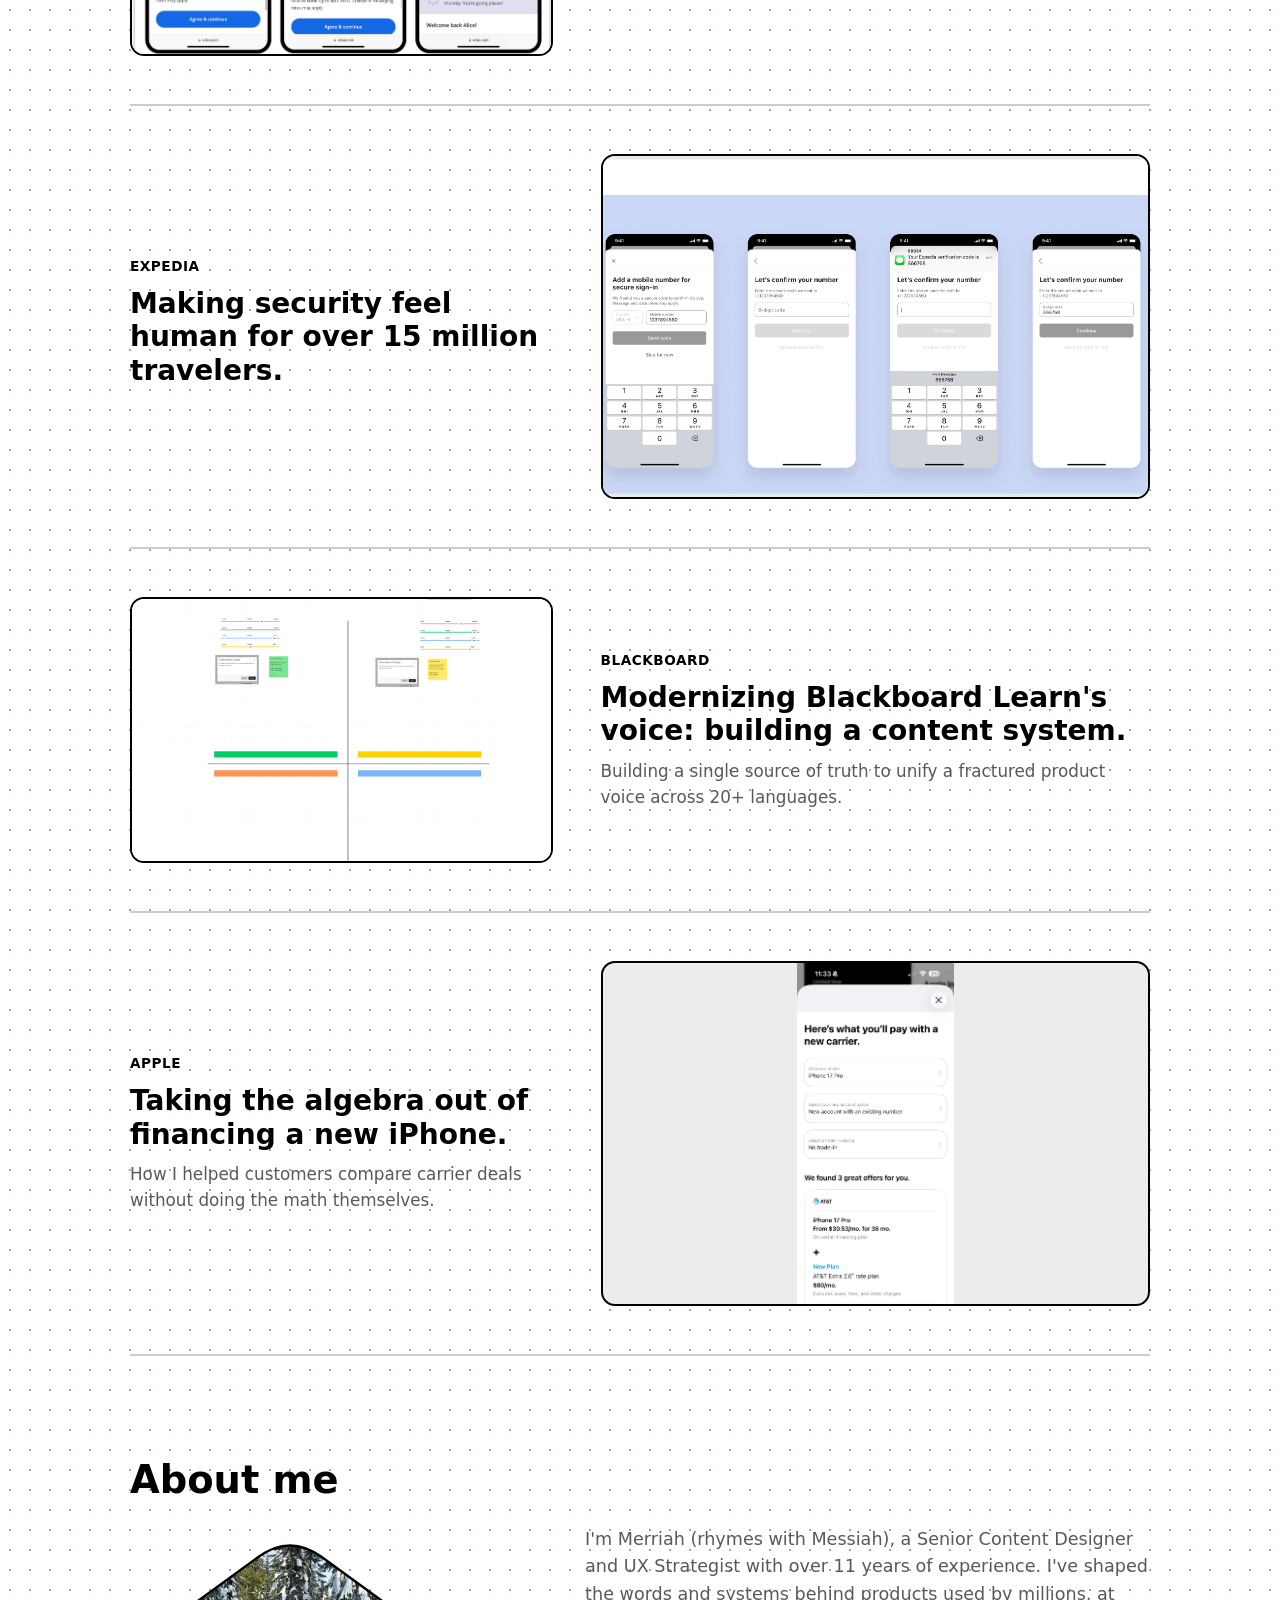
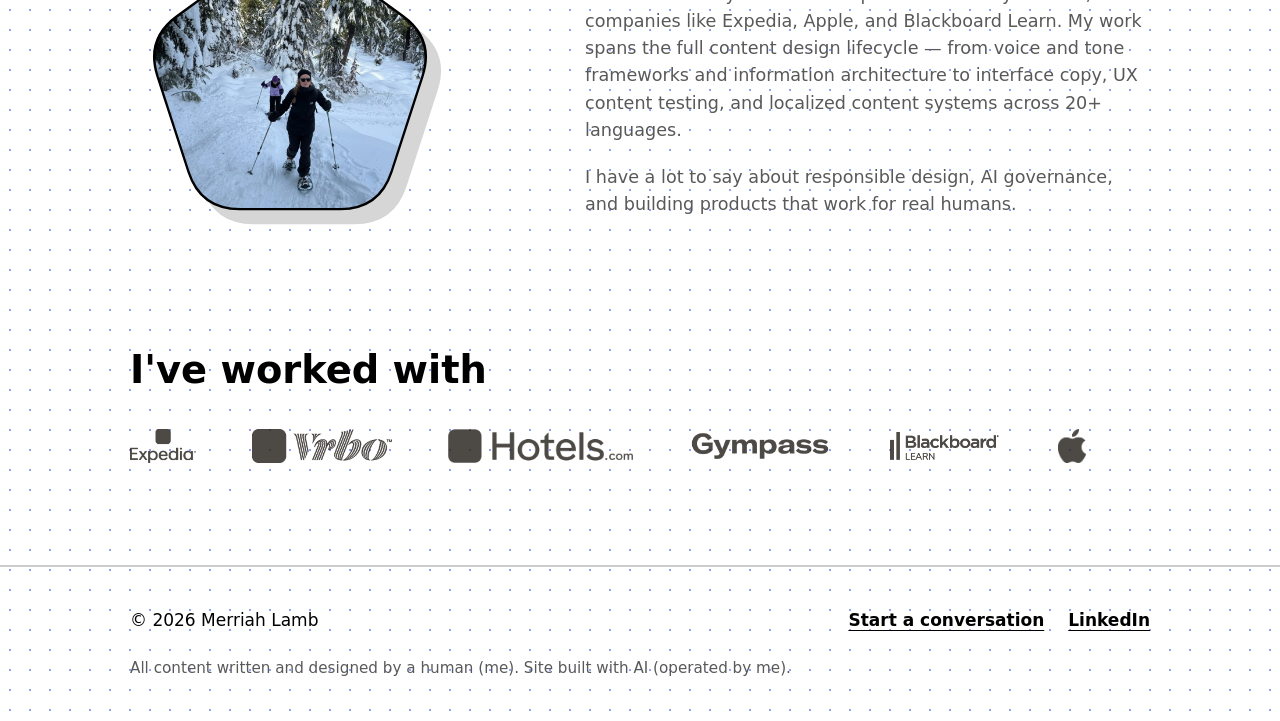
==== commit 3619bdb8: "Update hero copy Heading now reads Hi. I'm Merriah. 👋🏽 with a second line: A senior content designer" ====
--- a/index.html
+++ b/index.html
@@ -39,7 +39,8 @@
           <div class="hero-card-wrap">
             <div class="hero-card-offset" aria-hidden="true"></div>
             <div class="hero-card">
-              <h1>Hi, I'm Merriah, a Senior Content Designer and UX Strategist based in Vancouver, Canada.</h1>
+              <h1>Hi. I'm Merriah. 👋🏽</h1>
+              <p class="hero-blurb">A senior content designer and strategist based in Vancouver, Canada.</p>
             </div>
           </div>
           <div class="hero-buttons">
--- a/css/style.css
+++ b/css/style.css
@@ -123,6 +123,7 @@
 /* ---------- Header ---------- */
 
 .site-header {
+  background: var(--bg);
   padding-block: 2.25rem;
   border-bottom: 2px solid var(--divider);
 }
@@ -157,6 +158,7 @@
   transform: translate(-50%, -50%);
   border-radius: 50%;
   background: var(--periwinkle);
+  opacity: 0.8;
 }
 
 .header-links {
@@ -221,6 +223,15 @@
 .hero-card h1 {
   font-size: clamp(2.1rem, 4.6vw, 3.6rem);
   max-width: 24ch;
+}
+
+.hero-blurb {
+  max-width: 24ch;
+  margin: 0.5rem 0 0;
+  font-size: clamp(2.1rem, 4.6vw, 3.6rem);
+  font-weight: 600;
+  line-height: 1.05;
+  letter-spacing: -0.01em;
 }
 
 .hero-buttons {
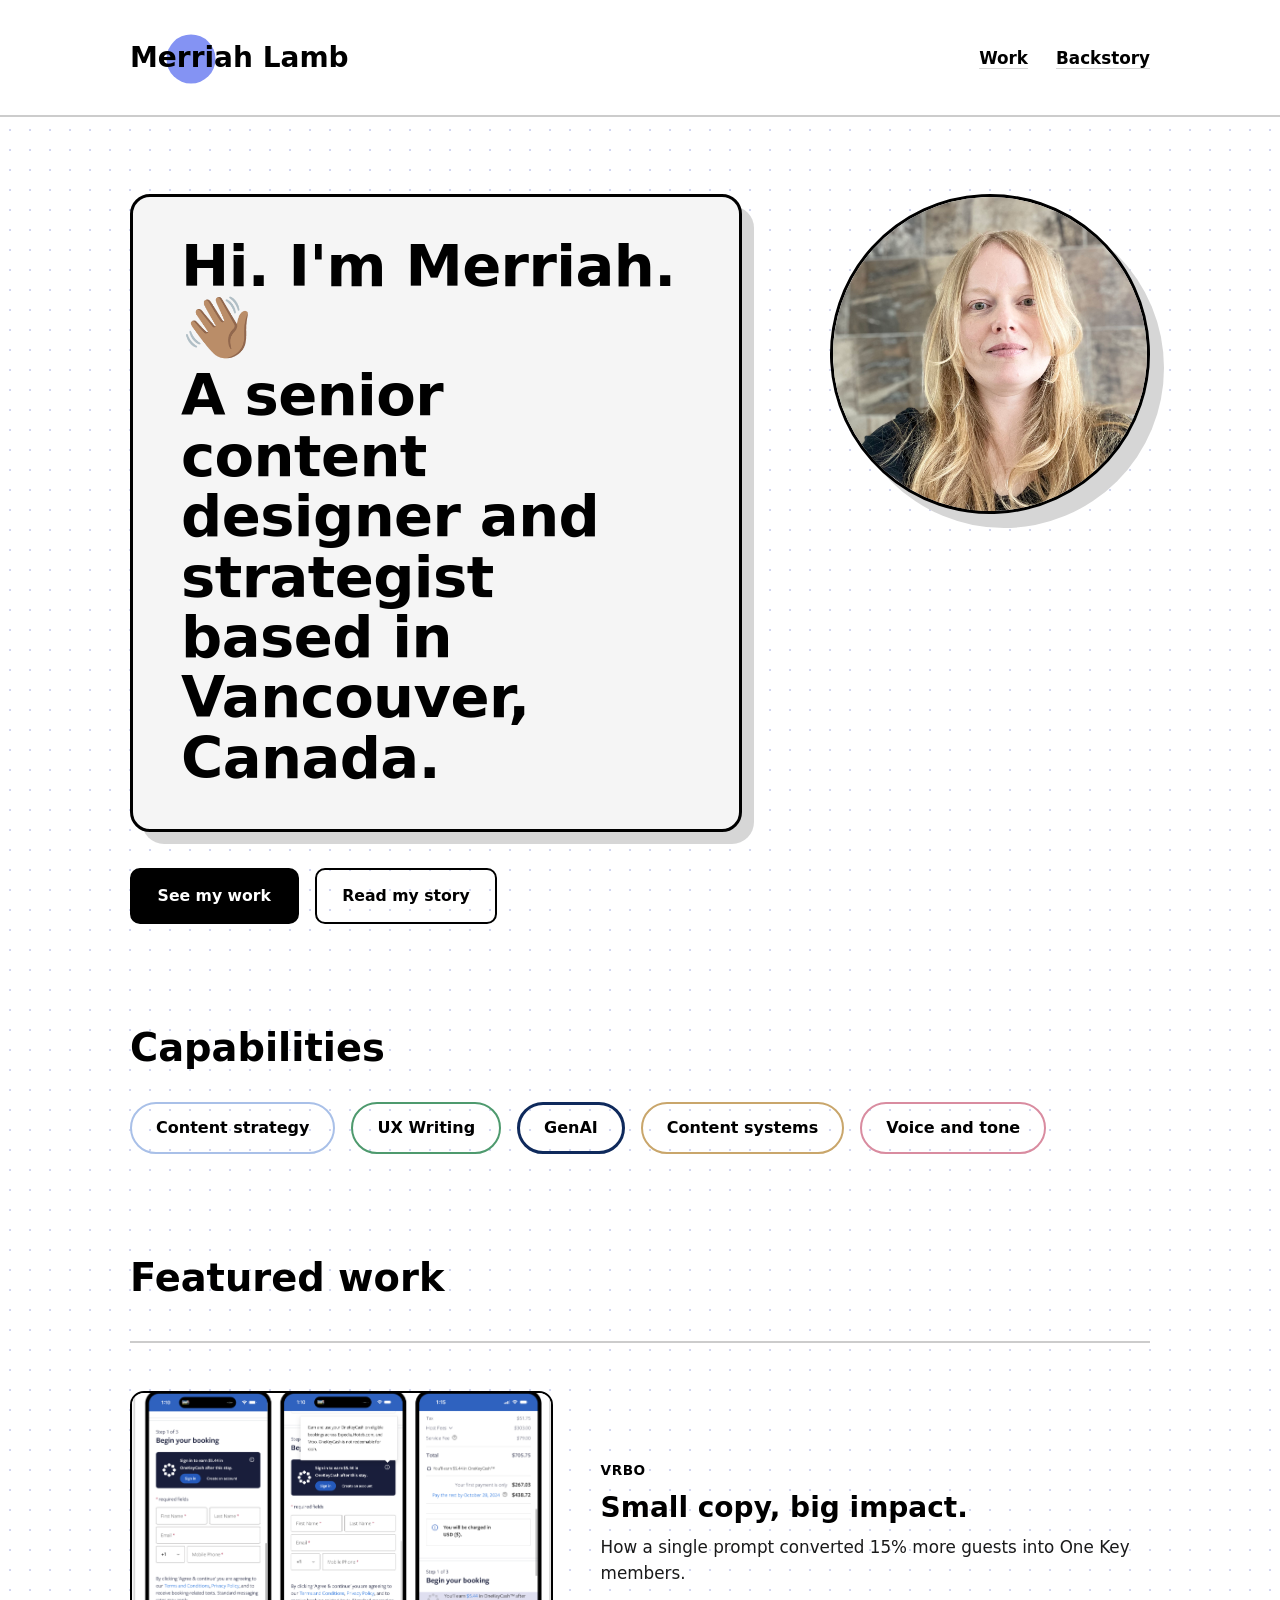
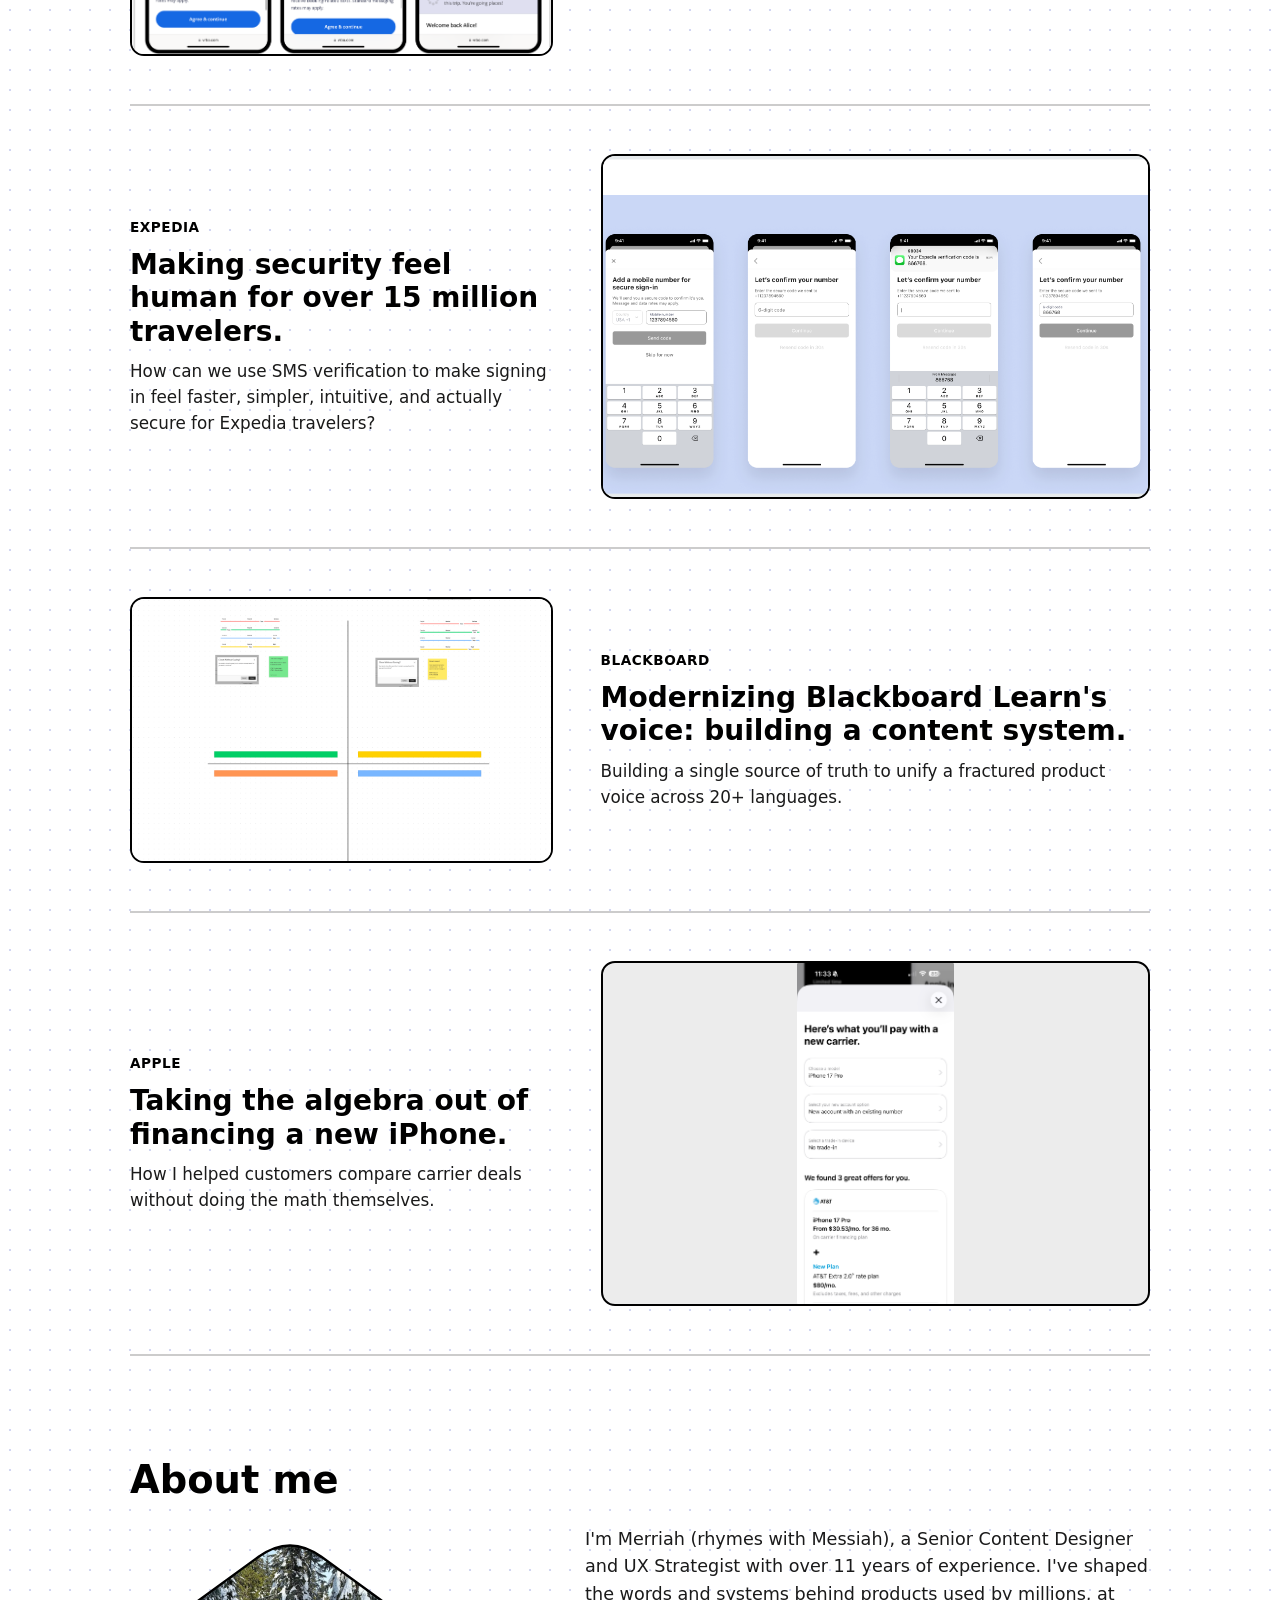
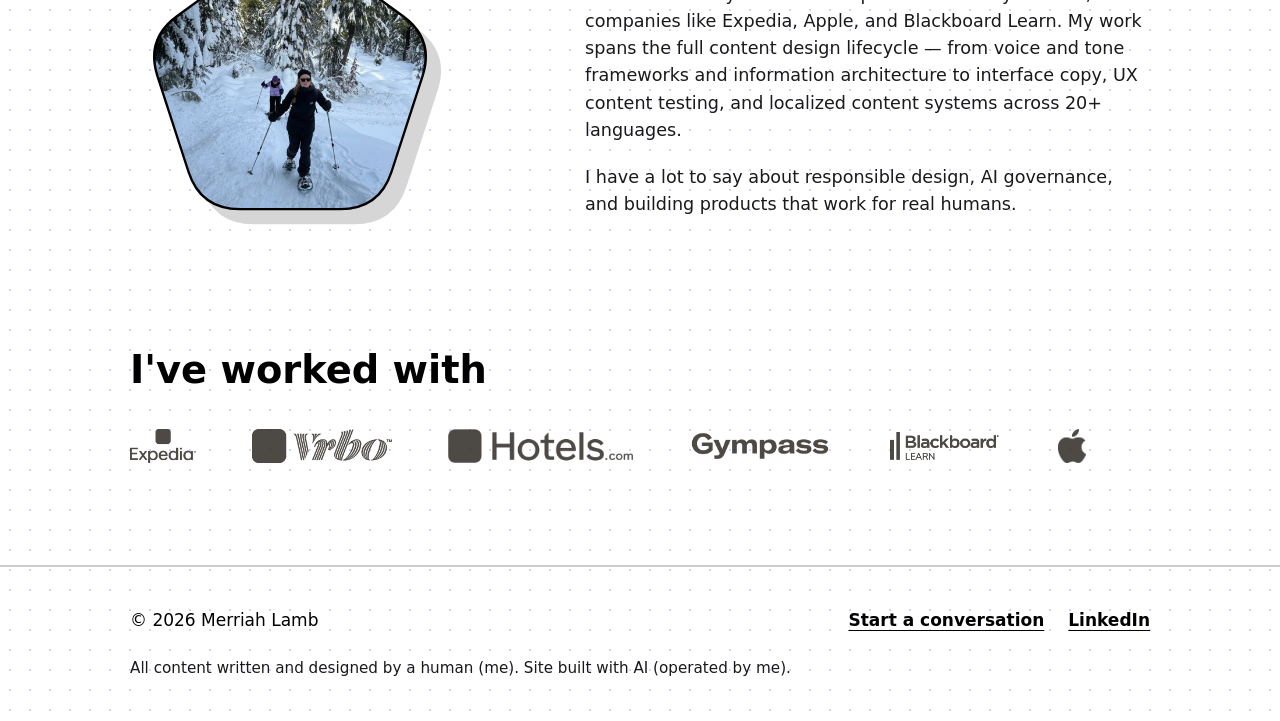
==== commit f0098cba: "Add subtitle to the Expedia card on the homepage Matches the other three case study cards.  Co-Autho" ====
--- a/index.html
+++ b/index.html
@@ -93,6 +93,7 @@
             <div class="work-copy">
               <div class="work-client">Expedia</div>
               <h3 class="work-title">Making security feel human for over 15 million travelers.</h3>
+              <p class="work-subtitle">How can we use SMS verification to make signing in feel faster, simpler, intuitive, and actually secure for Expedia travelers?</p>
             </div>
           </a>
 
--- a/css/style.css
+++ b/css/style.css
@@ -7,7 +7,7 @@
 :root {
   --bg: #ffffff;
   --ink: #000000;
-  --ink-soft: #595959;      /* secondary/body text grey */
+  --ink-soft: #1a1a1a;      /* secondary/body text — near-black */
   --accent-a: #f5f5f5;      /* subtle off-white surface — hero card, pull-quote */
   --accent-a-offset: #d6d6d6; /* mid-light grey — decorative offset shapes & underlines */
   --accent-b: #ececec;      /* mid-grey panel fill — footer, image frames */
@@ -22,8 +22,9 @@
   --pill-navy: #0f2a5c;
   --pill-rose: #d98ca0;
   --periwinkle: #6678f0;    /* solid periwinkle — favicon, name dot */
-  --dot-color: rgba(102, 120, 240, 0.7); /* saturated periwinkle — background texture */
+  --dot-color: rgba(140, 152, 224, 0.4); /* light periwinkle — quiet background texture */
   --cursor-dot: url("data:image/svg+xml,%3Csvg xmlns='http://www.w3.org/2000/svg' width='24' height='24' viewBox='0 0 24 24'%3E%3Ccircle cx='12' cy='12' r='10' fill='%236678f0' stroke='white' stroke-width='2'/%3E%3C/svg%3E") 12 12, auto; /* periwinkle dot cursor */
+  --cursor-dot-hover: url("data:image/svg+xml,%3Csvg xmlns='http://www.w3.org/2000/svg' width='40' height='40' viewBox='0 0 40 40'%3E%3Ccircle cx='20' cy='20' r='17' fill='%234256e0' fill-opacity='0.9' stroke='white' stroke-width='2.5'/%3E%3C/svg%3E") 20 20, pointer; /* larger, deeper periwinkle dot over clickable things */
   --max-width: 1100px;
   --gap-section: clamp(4rem, 8vw, 8.5rem);
 }
@@ -41,7 +42,7 @@
 button,
 summary,
 [role="button"] {
-  cursor: var(--cursor-dot);
+  cursor: var(--cursor-dot-hover);
 }
 
 body {
@@ -392,6 +393,22 @@
   border-radius: 14px;
   overflow: hidden;
   background: var(--accent-b);
+  transition: transform 0.18s ease, box-shadow 0.18s ease;
+}
+
+/* Hover affordance for the whole card: the thumbnail lifts off a flat
+   offset block (no blur, same language as the hero photo) and the title
+   underlines. */
+.work-row:hover .work-thumb,
+.work-row:focus-visible .work-thumb {
+  transform: translate(-4px, -4px);
+  box-shadow: 8px 8px 0 var(--accent-a-offset);
+}
+
+@media (prefers-reduced-motion: reduce) {
+  .work-thumb {
+    transition: none;
+  }
 }
 
 .work-thumb img {
@@ -425,8 +442,12 @@
   margin-bottom: 0;
 }
 
-a.work-row:hover .work-title {
+.work-row:hover .work-title,
+.work-row:focus-visible .work-title {
   color: var(--primary-hover);
+  text-decoration: underline;
+  text-decoration-thickness: 2px;
+  text-underline-offset: 5px;
 }
 
 .work-row.is-upcoming {
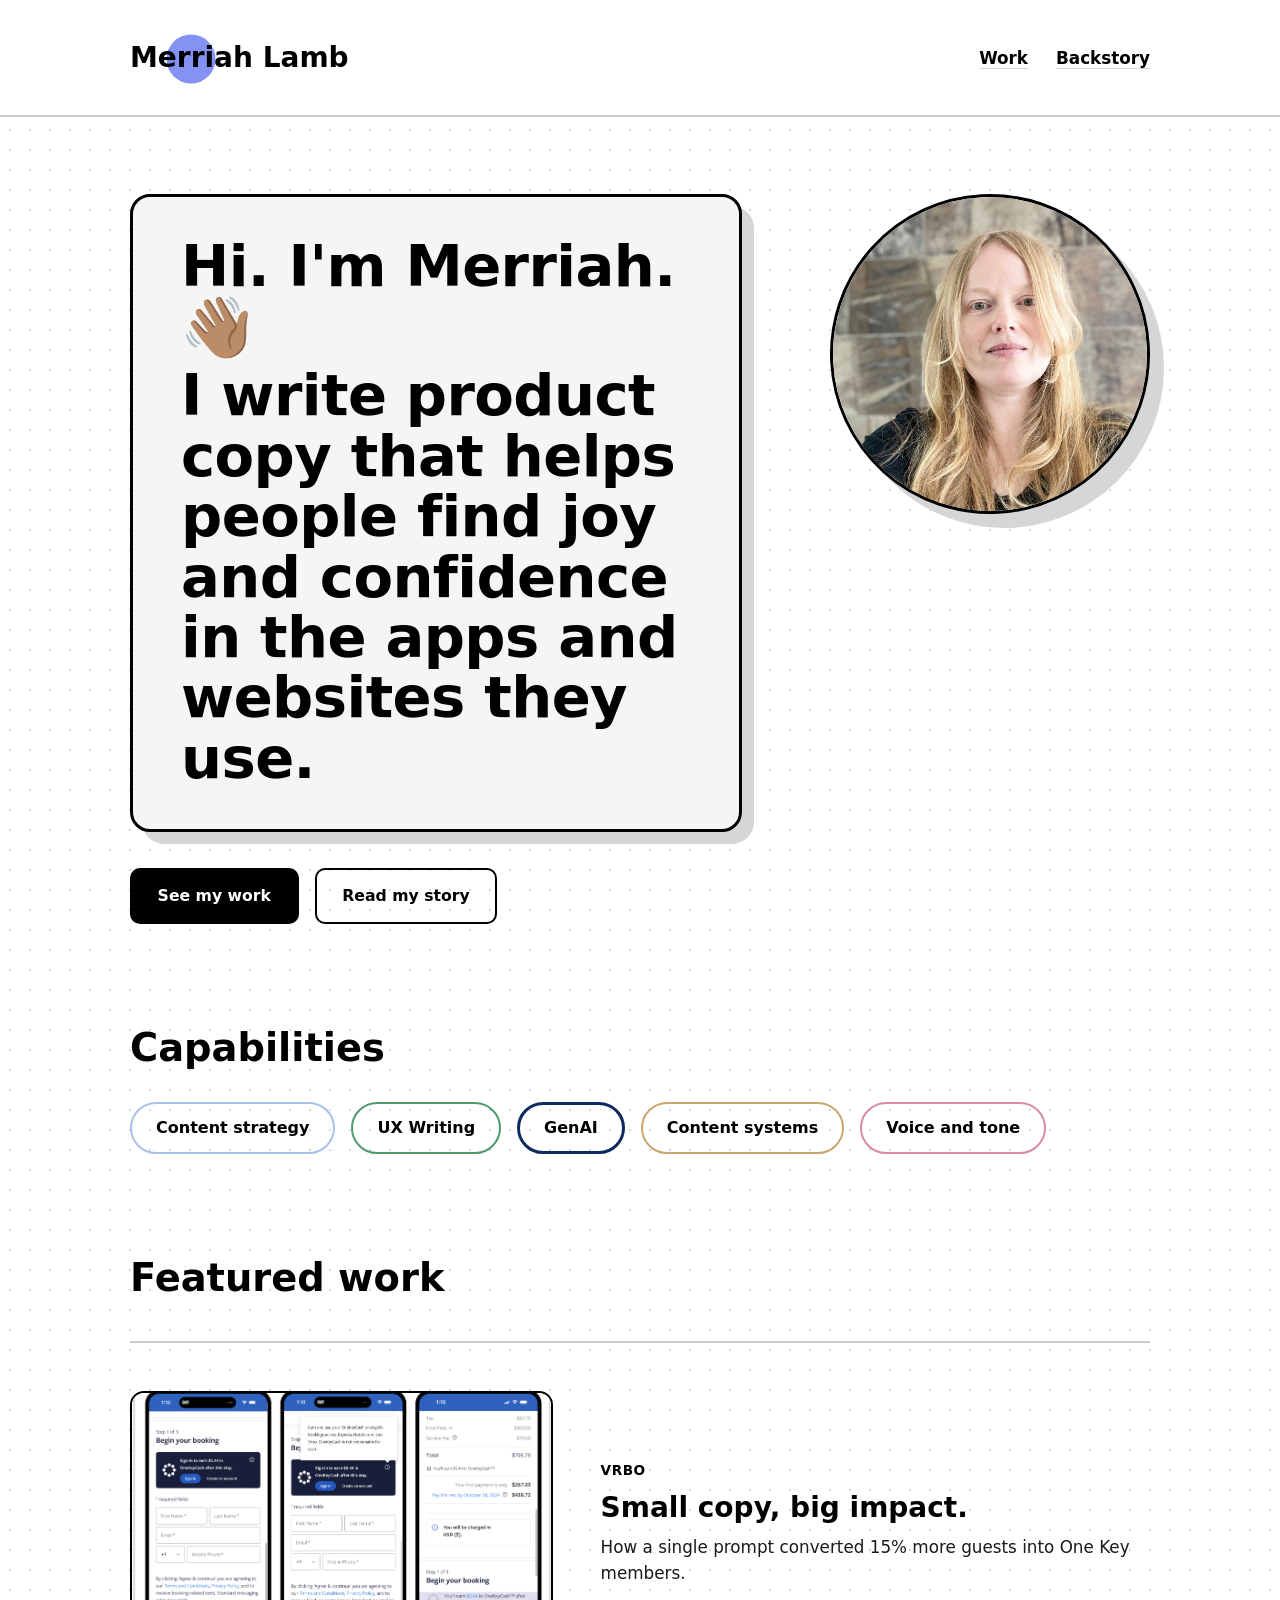
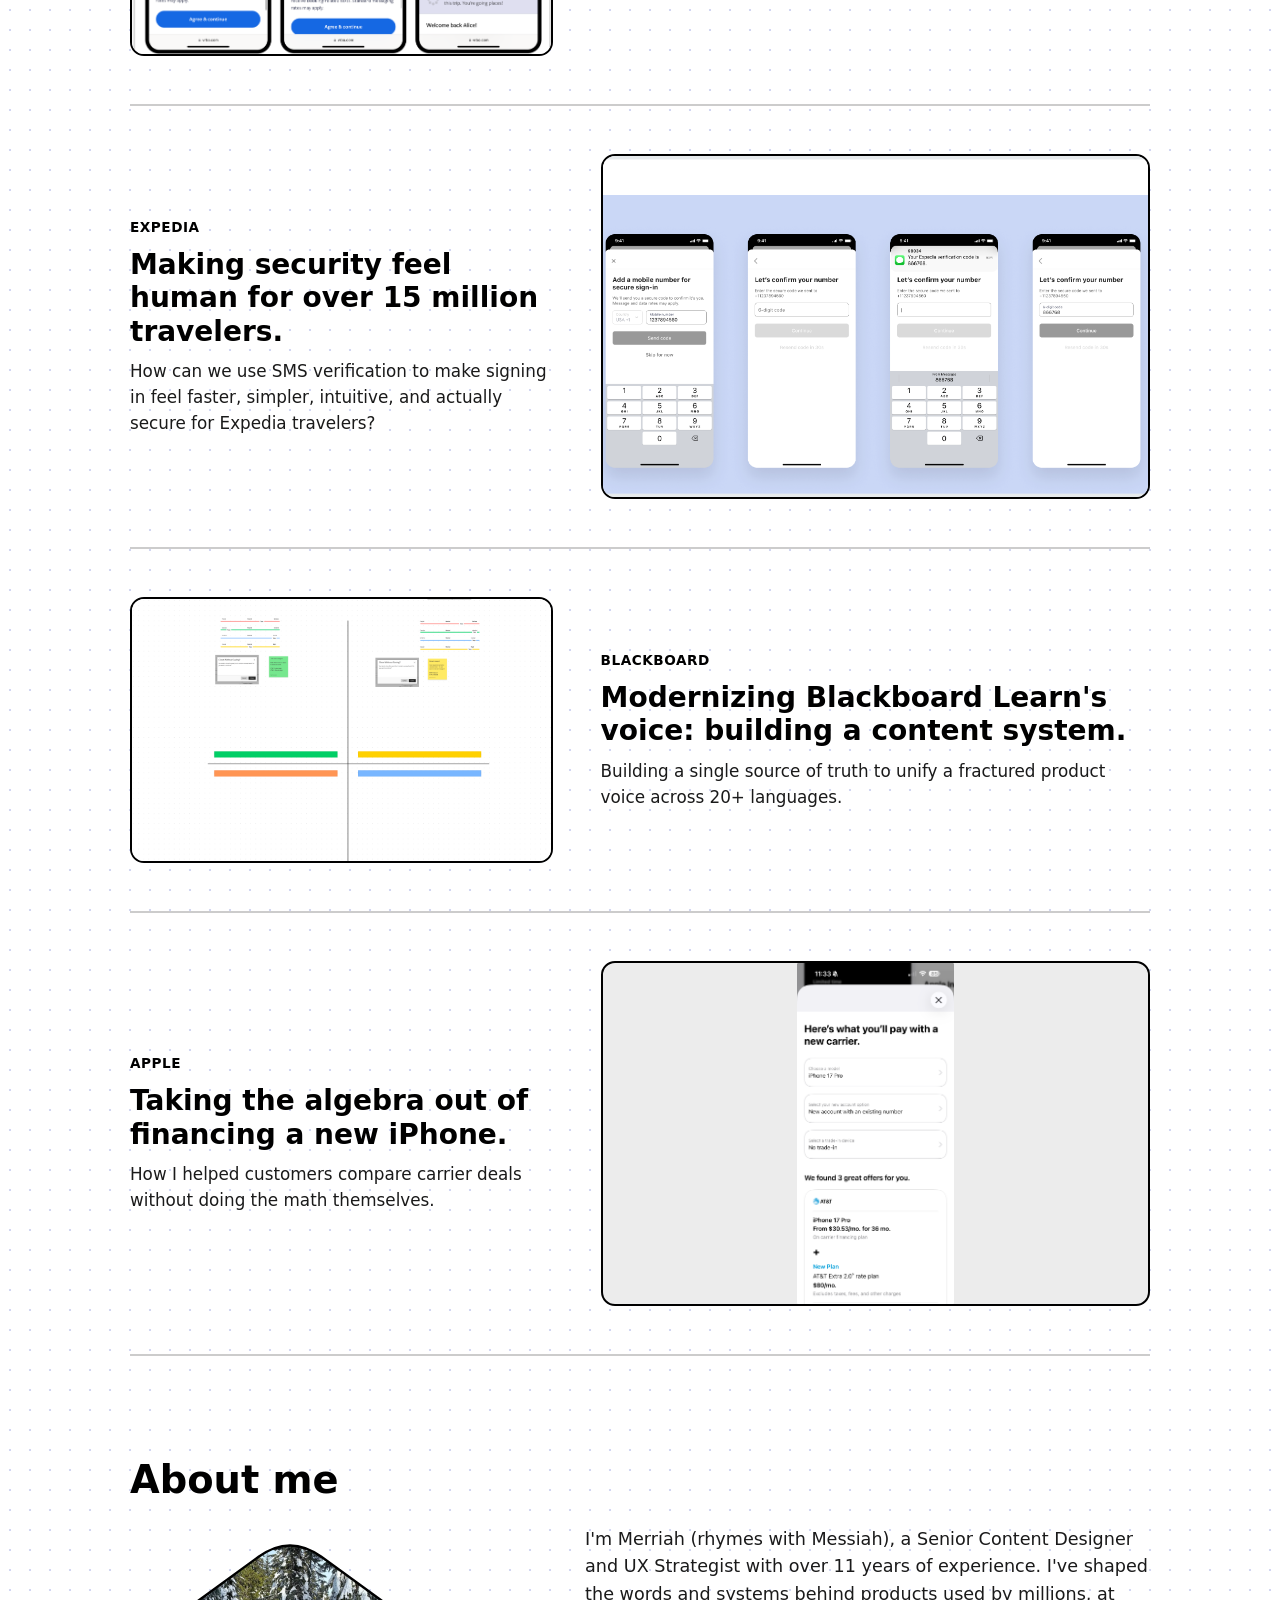
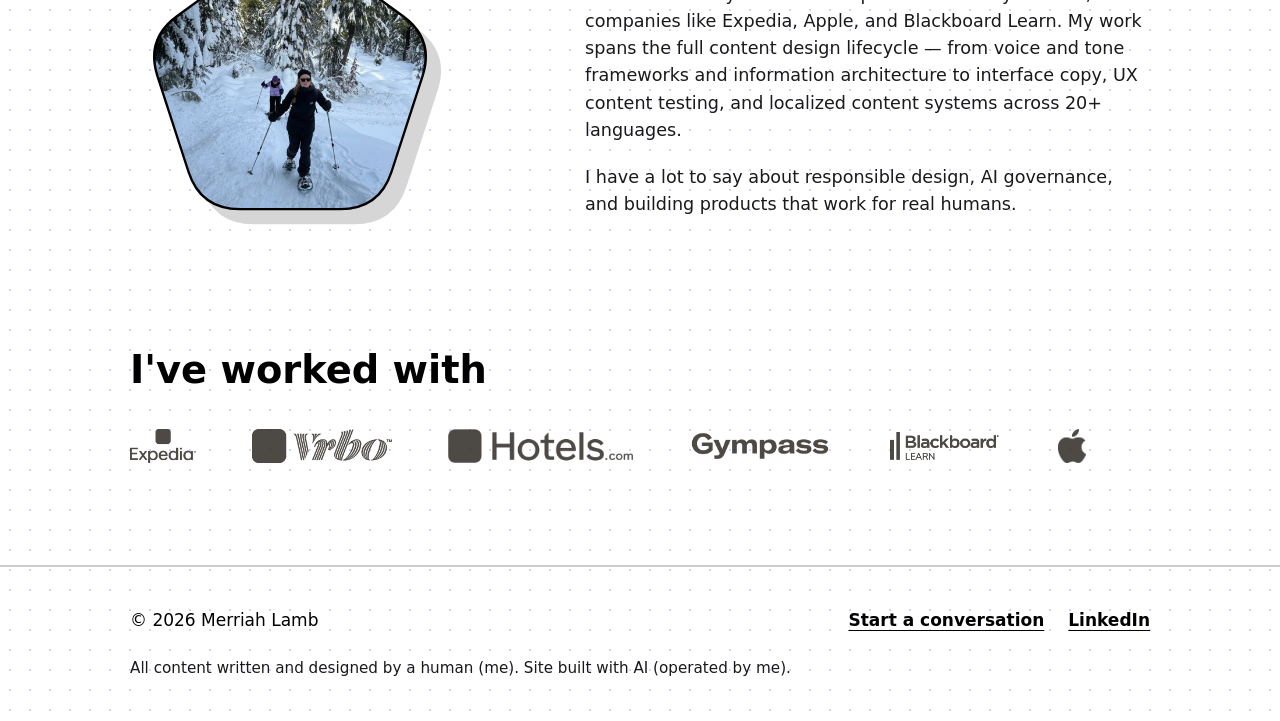
==== commit ff530560: "Update hero second sentence Replaces the role line with: I write product copy that helps people find" ====
--- a/index.html
+++ b/index.html
@@ -40,7 +40,7 @@
             <div class="hero-card-offset" aria-hidden="true"></div>
             <div class="hero-card">
               <h1>Hi. I'm Merriah. 👋🏽</h1>
-              <p class="hero-blurb">A senior content designer and strategist based in Vancouver, Canada.</p>
+              <p class="hero-blurb">I write product copy that helps people find joy and confidence in the apps and websites they use.</p>
             </div>
           </div>
           <div class="hero-buttons">
--- a/css/style.css
+++ b/css/style.css
@@ -382,6 +382,8 @@
   border-bottom: 2px solid var(--divider);
   text-decoration: none;
   color: inherit;
+  -webkit-tap-highlight-color: transparent;
+  transition: transform 0.12s ease;
 }
 
 .work-row:nth-child(even) .work-thumb {
@@ -398,16 +400,34 @@
 
 /* Hover affordance for the whole card: the thumbnail lifts off a flat
    offset block (no blur, same language as the hero photo) and the title
-   underlines. */
-.work-row:hover .work-thumb,
+   underlines. Only on devices that can really hover, so it doesn't stick
+   on after a tap on phones. */
+@media (hover: hover) {
+  .work-row:hover .work-thumb {
+    transform: translate(-4px, -4px);
+    box-shadow: 8px 8px 0 var(--accent-a-offset);
+  }
+}
+
 .work-row:focus-visible .work-thumb {
   transform: translate(-4px, -4px);
   box-shadow: 8px 8px 0 var(--accent-a-offset);
 }
 
+/* Press / tap confirmation: the whole card dips slightly and the title
+   underlines while a finger (or mouse button) is down. */
+.work-row:active {
+  transform: scale(0.98);
+}
+
 @media (prefers-reduced-motion: reduce) {
-  .work-thumb {
+  .work-thumb,
+  .work-row {
     transition: none;
+  }
+
+  .work-row:active {
+    transform: none;
   }
 }
 
@@ -442,8 +462,17 @@
   margin-bottom: 0;
 }
 
-.work-row:hover .work-title,
-.work-row:focus-visible .work-title {
+@media (hover: hover) {
+  .work-row:hover .work-title {
+    color: var(--primary-hover);
+    text-decoration: underline;
+    text-decoration-thickness: 2px;
+    text-underline-offset: 5px;
+  }
+}
+
+.work-row:focus-visible .work-title,
+.work-row:active .work-title {
   color: var(--primary-hover);
   text-decoration: underline;
   text-decoration-thickness: 2px;
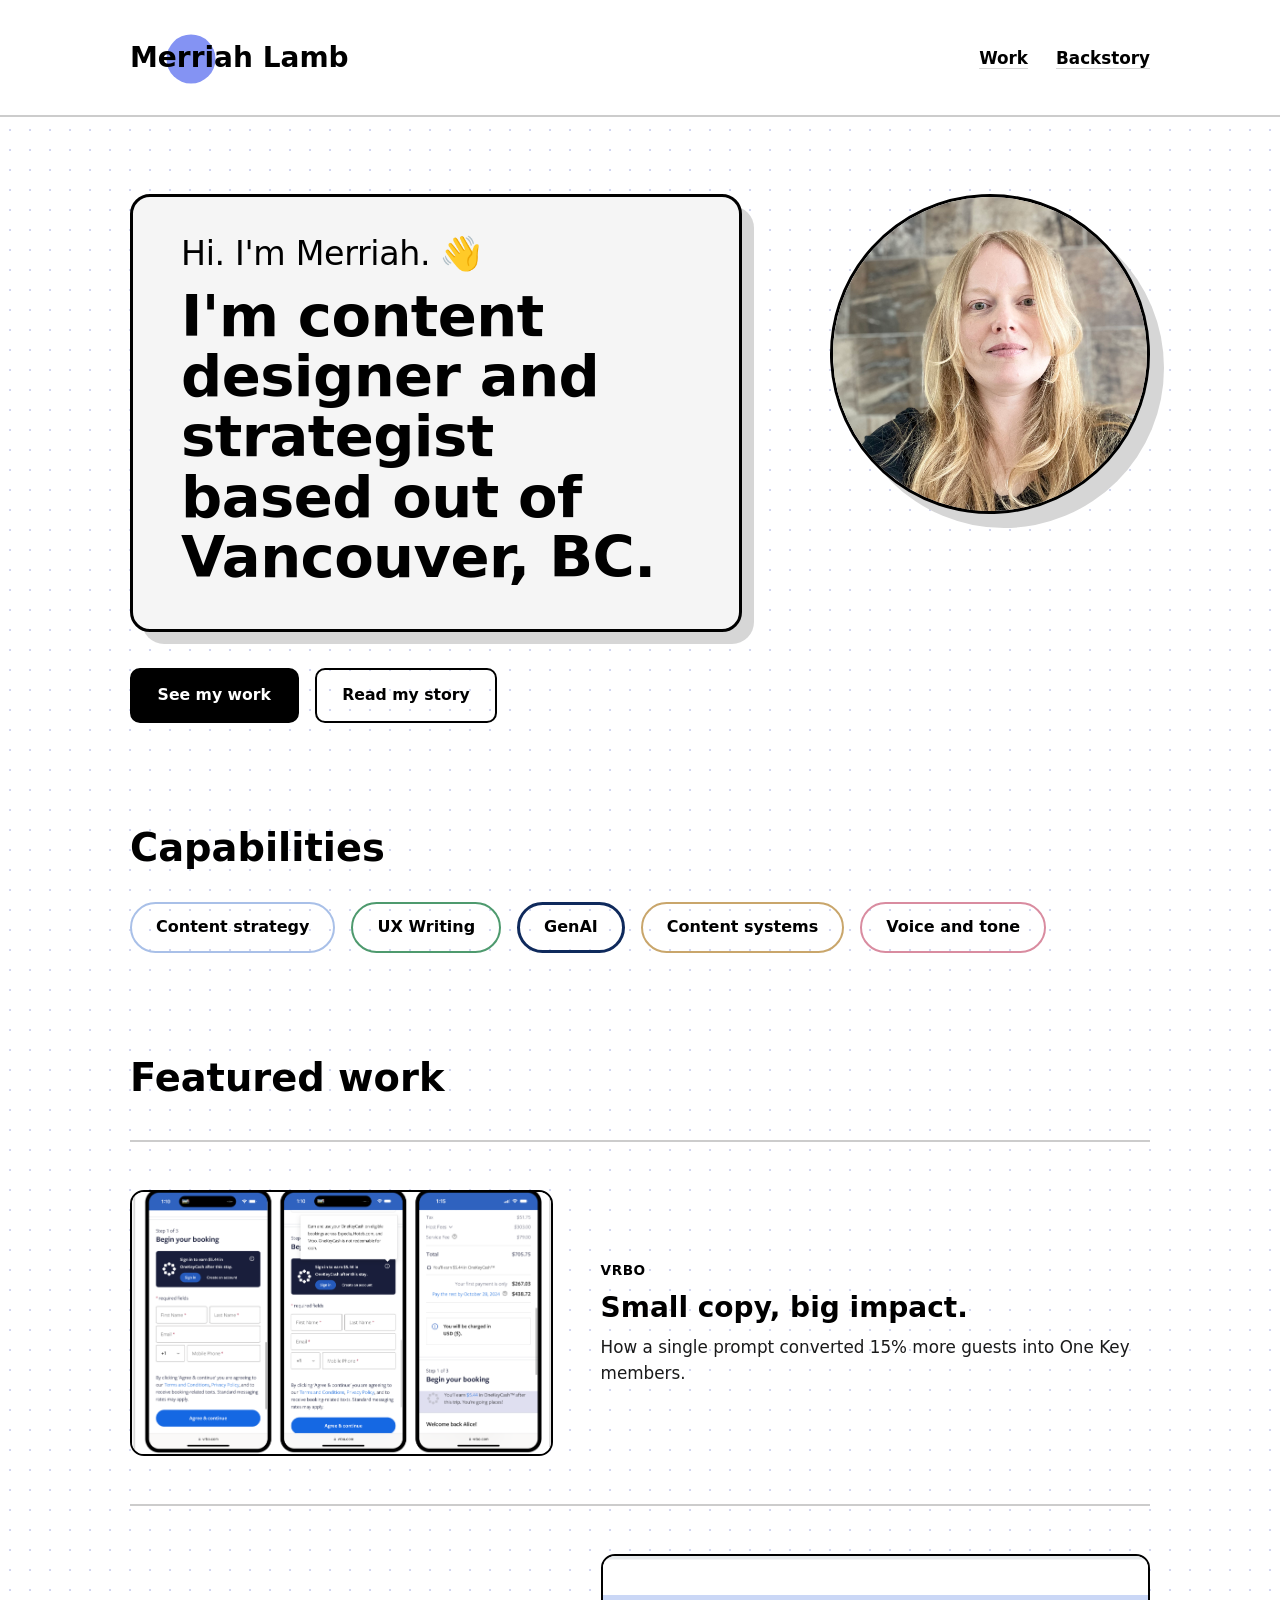
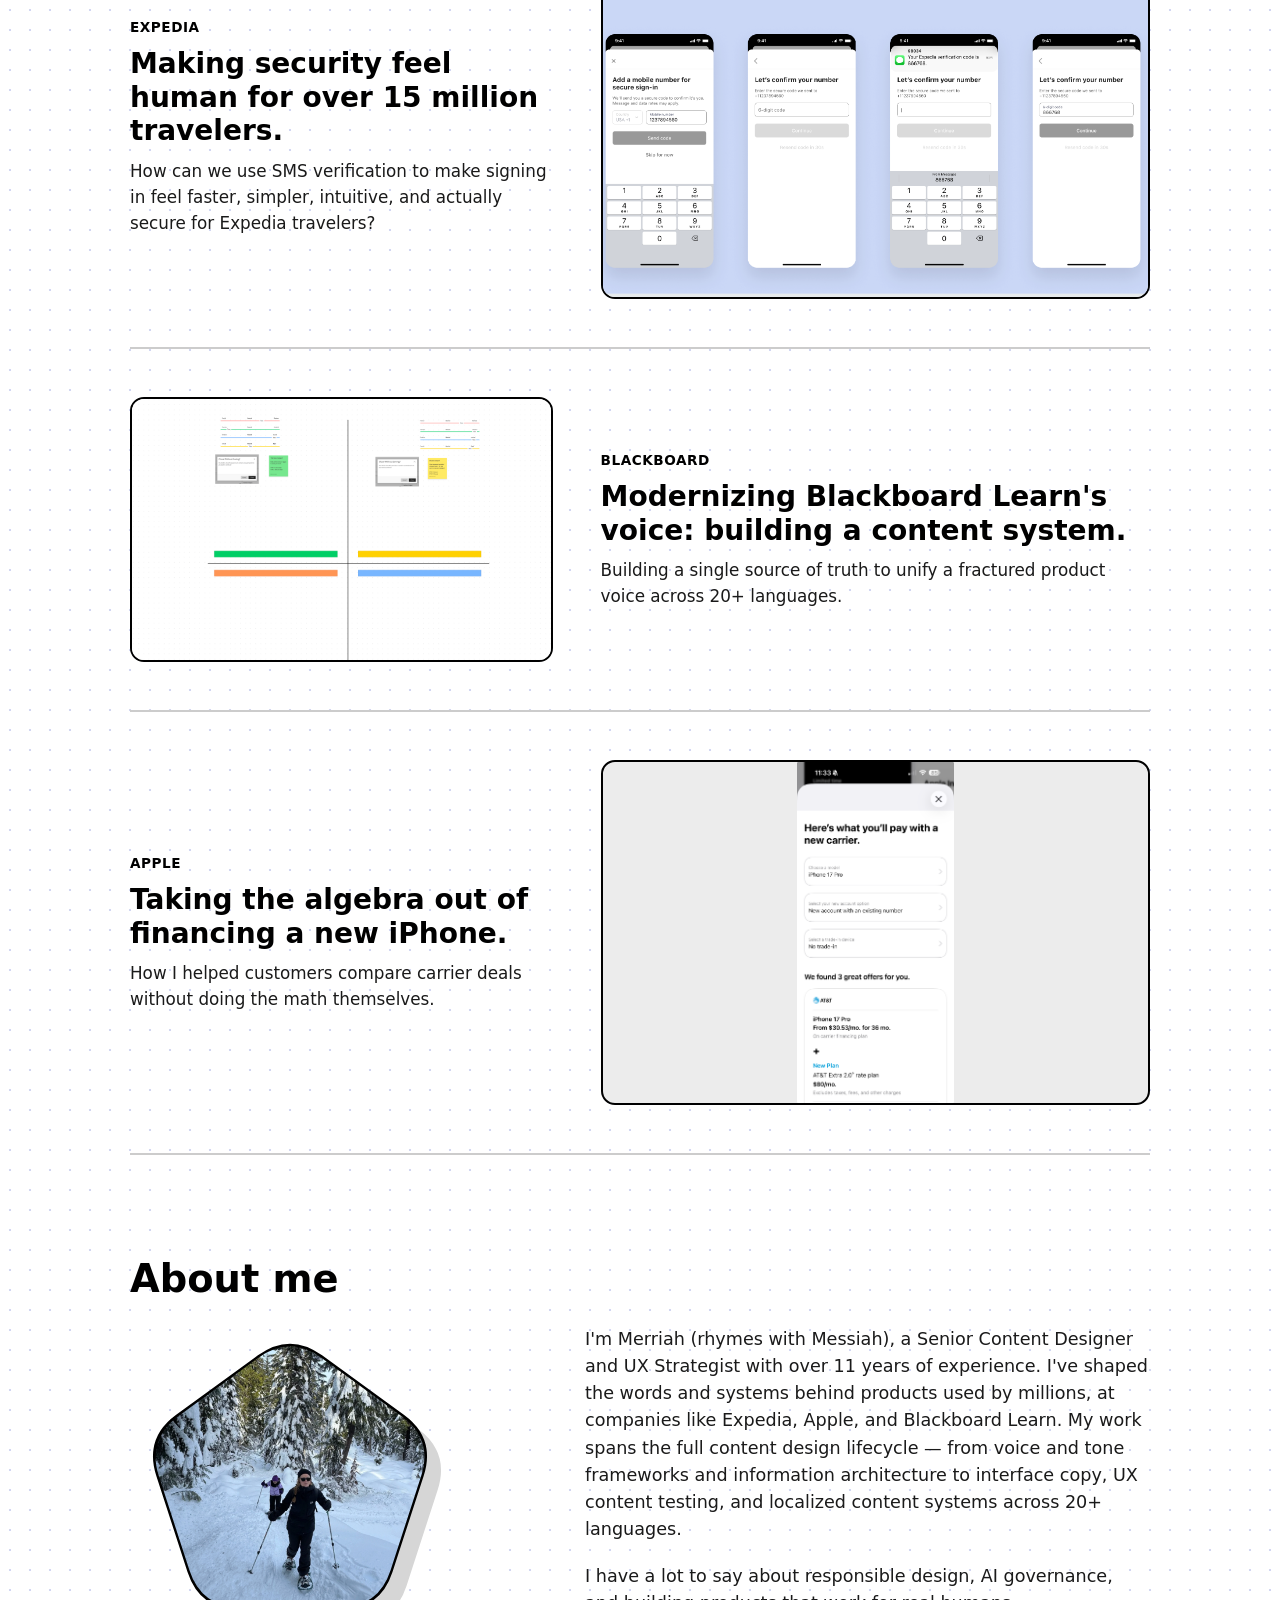
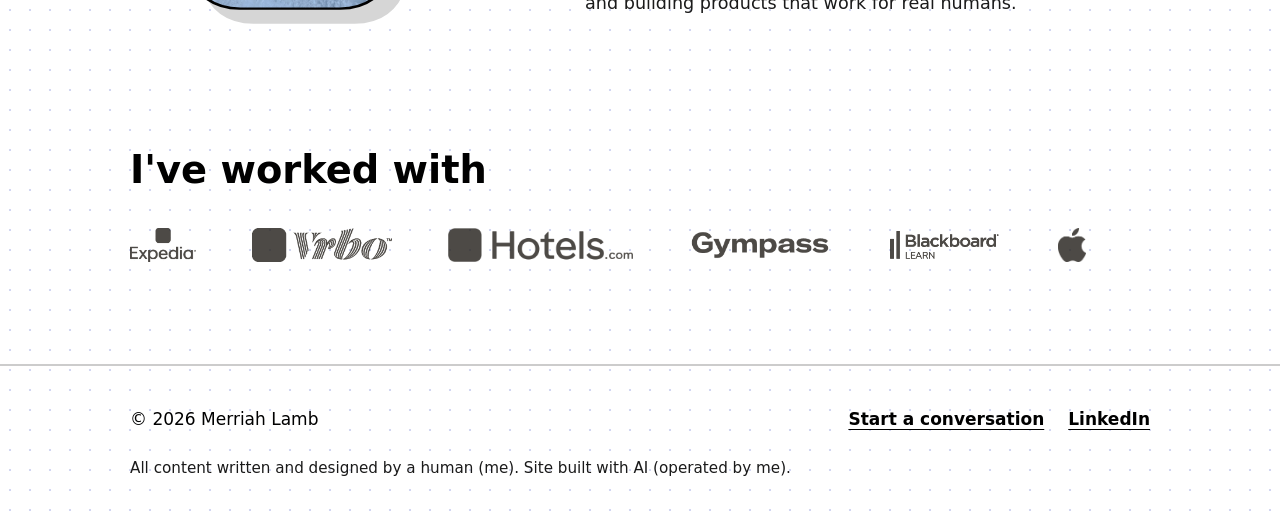
==== commit 863dc496: "Update hero: smaller light greeting, new second line Greeting is now a smaller regular-weight line (" ====
--- a/index.html
+++ b/index.html
@@ -39,8 +39,8 @@
           <div class="hero-card-wrap">
             <div class="hero-card-offset" aria-hidden="true"></div>
             <div class="hero-card">
-              <h1>Hi. I'm Merriah. 👋🏽</h1>
-              <p class="hero-blurb">I write product copy that helps people find joy and confidence in the apps and websites they use.</p>
+              <h1>Hi. I'm Merriah. 👋</h1>
+              <p class="hero-blurb">I'm content designer and strategist based out of Vancouver, BC.</p>
             </div>
           </div>
           <div class="hero-buttons">
--- a/css/style.css
+++ b/css/style.css
@@ -222,13 +222,14 @@
 }
 
 .hero-card h1 {
-  font-size: clamp(2.1rem, 4.6vw, 3.6rem);
+  font-size: clamp(1.4rem, 2.6vw, 2.1rem);
+  font-weight: 400;
   max-width: 24ch;
 }
 
 .hero-blurb {
   max-width: 24ch;
-  margin: 0.5rem 0 0;
+  margin: 0.9rem 0 0;
   font-size: clamp(2.1rem, 4.6vw, 3.6rem);
   font-weight: 600;
   line-height: 1.05;
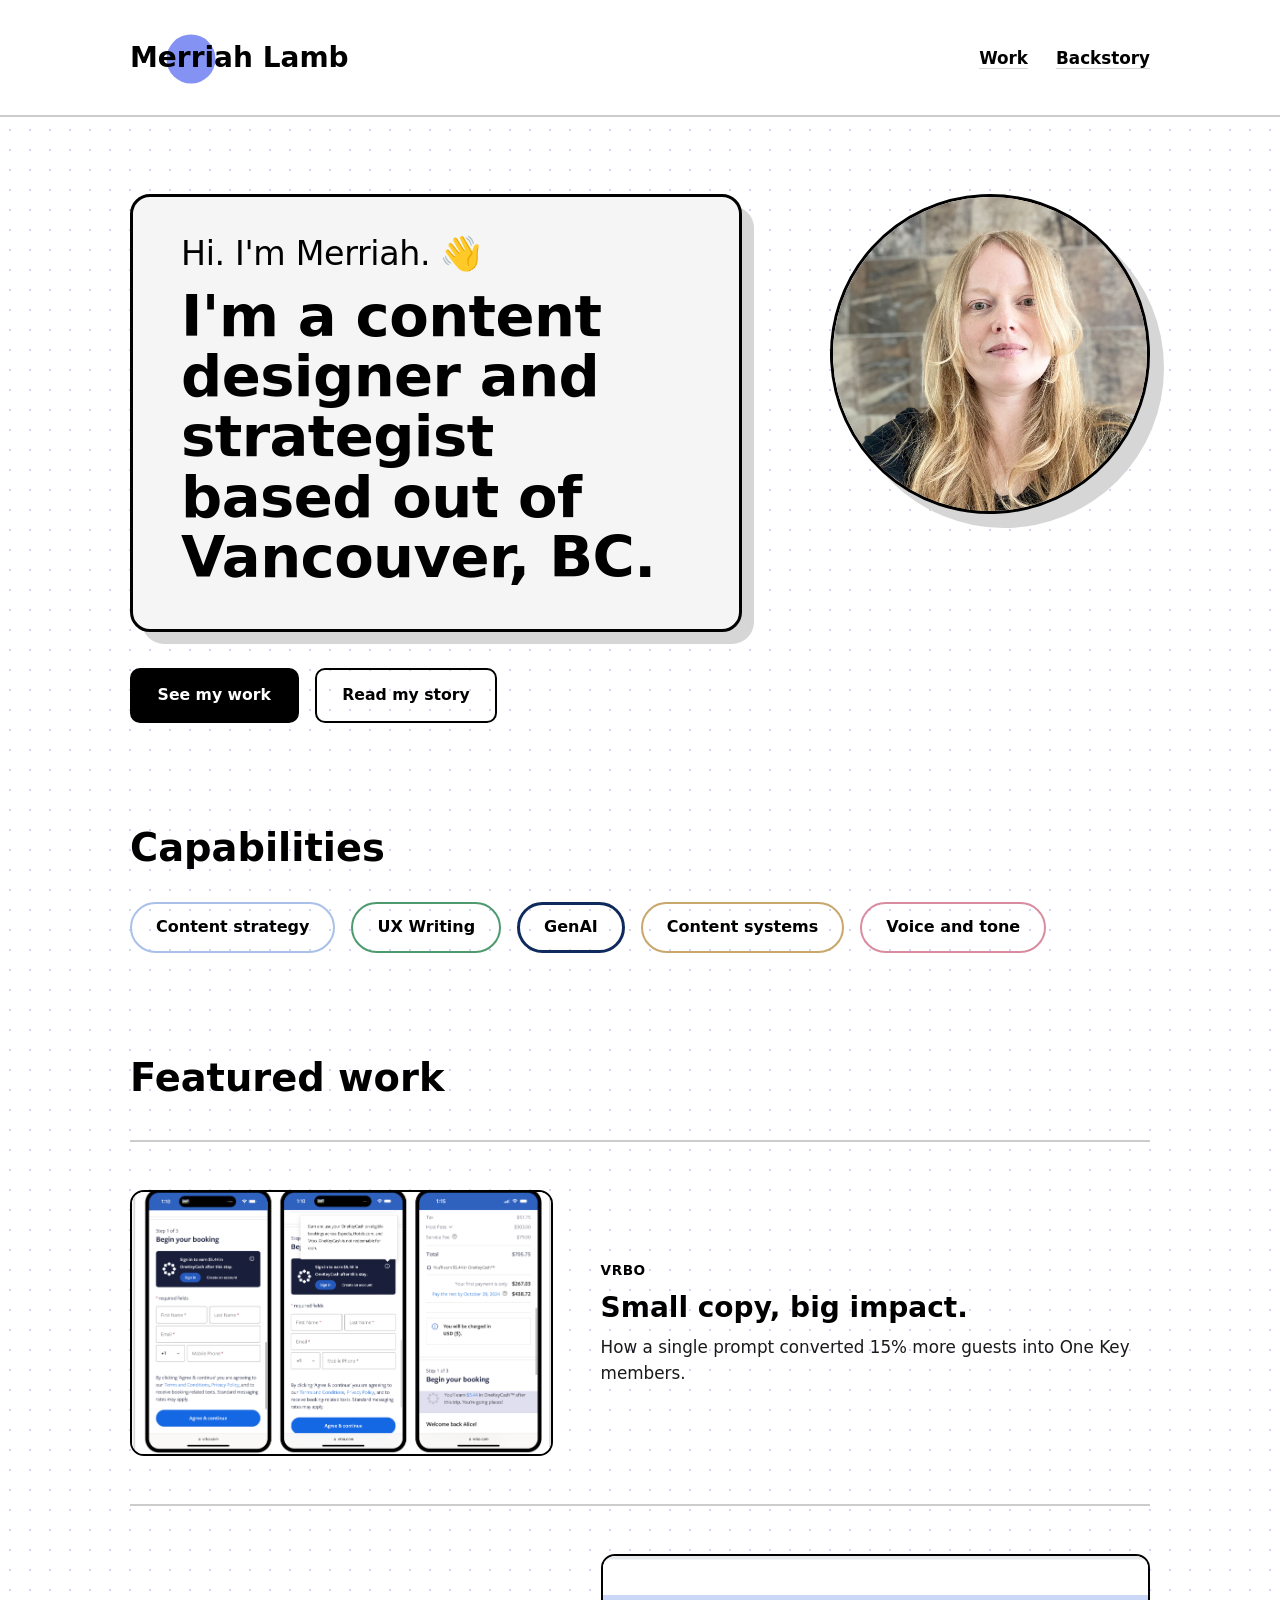
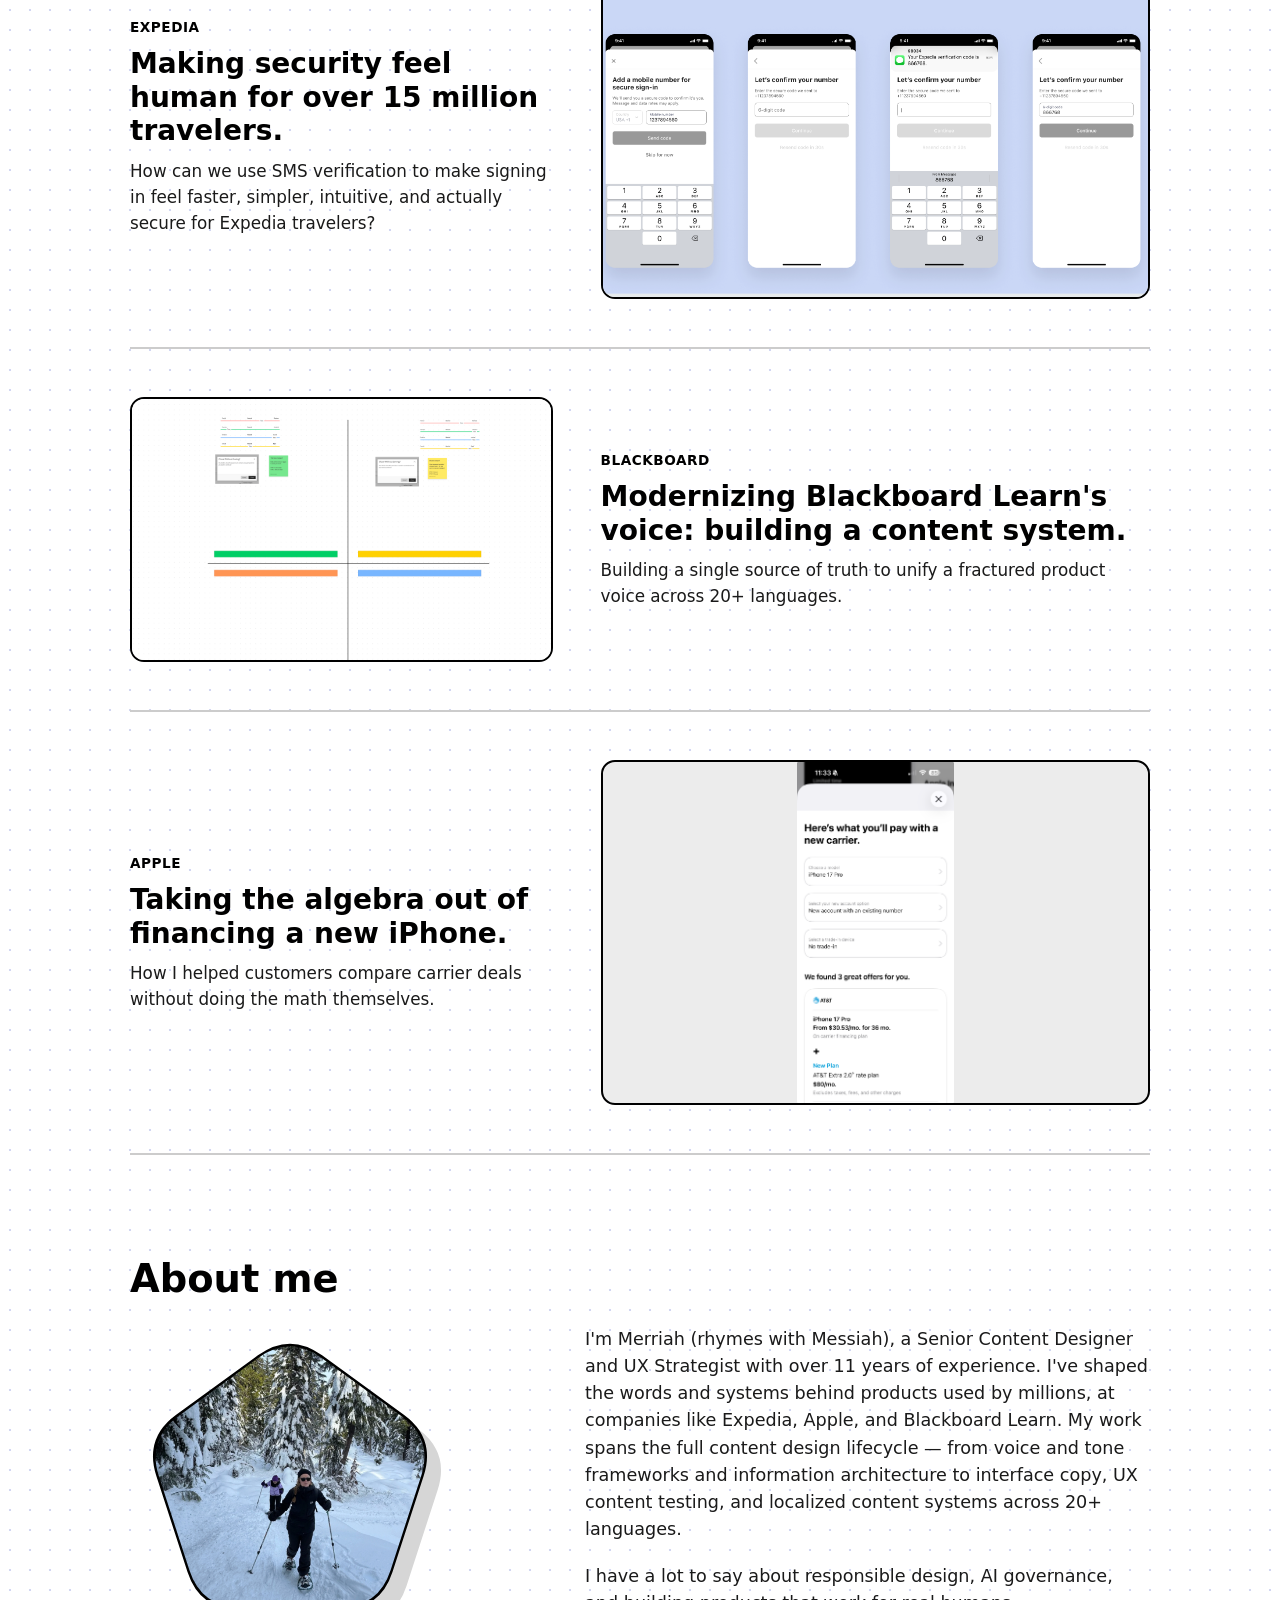
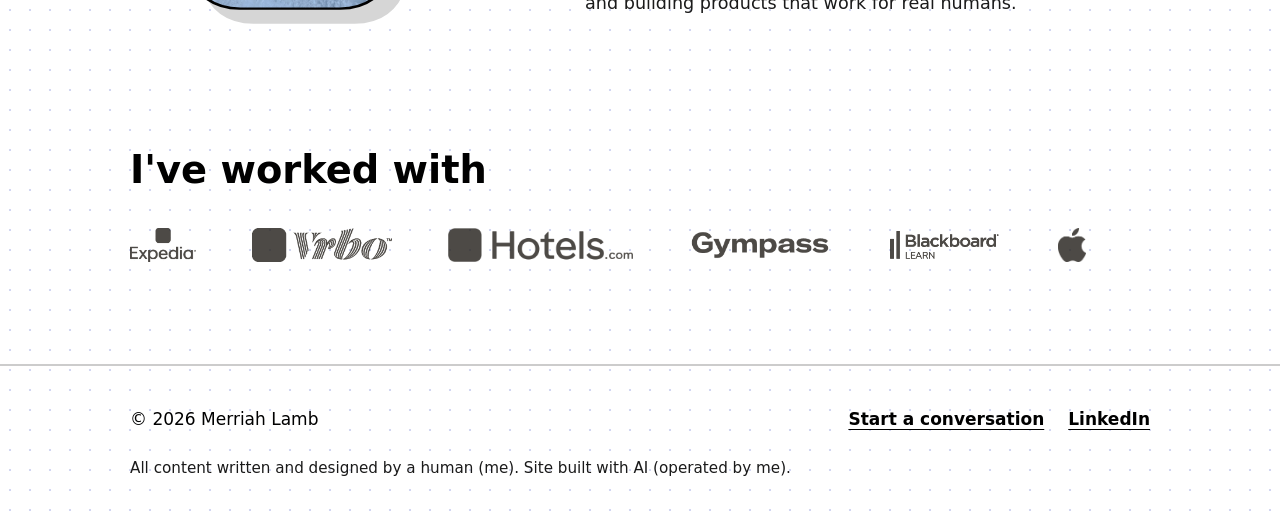
==== commit 84e1bacd: "Fix hero second line: add missing 'a' I'm a content designer and strategist based out of Vancouver, " ====
--- a/index.html
+++ b/index.html
@@ -40,7 +40,7 @@
             <div class="hero-card-offset" aria-hidden="true"></div>
             <div class="hero-card">
               <h1>Hi. I'm Merriah. 👋</h1>
-              <p class="hero-blurb">I'm content designer and strategist based out of Vancouver, BC.</p>
+              <p class="hero-blurb">I'm a content designer and strategist based out of Vancouver, BC.</p>
             </div>
           </div>
           <div class="hero-buttons">
